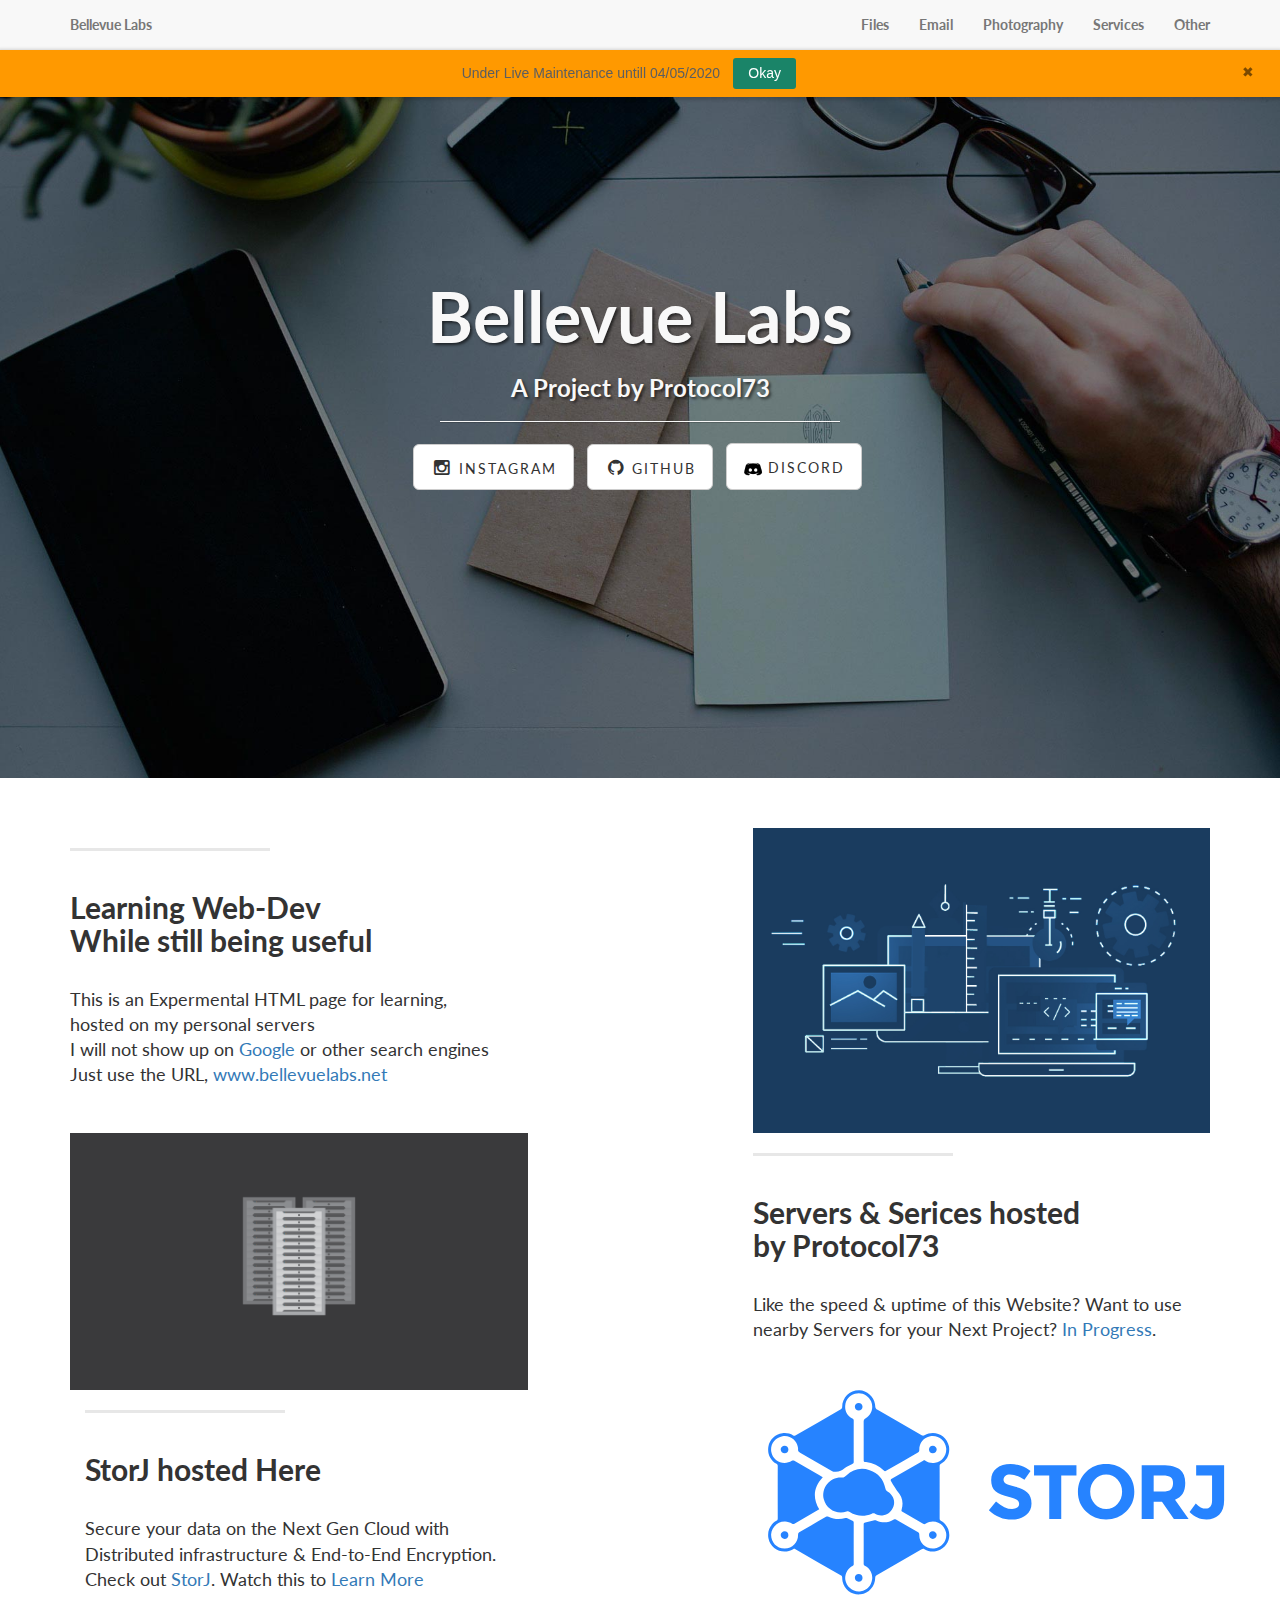
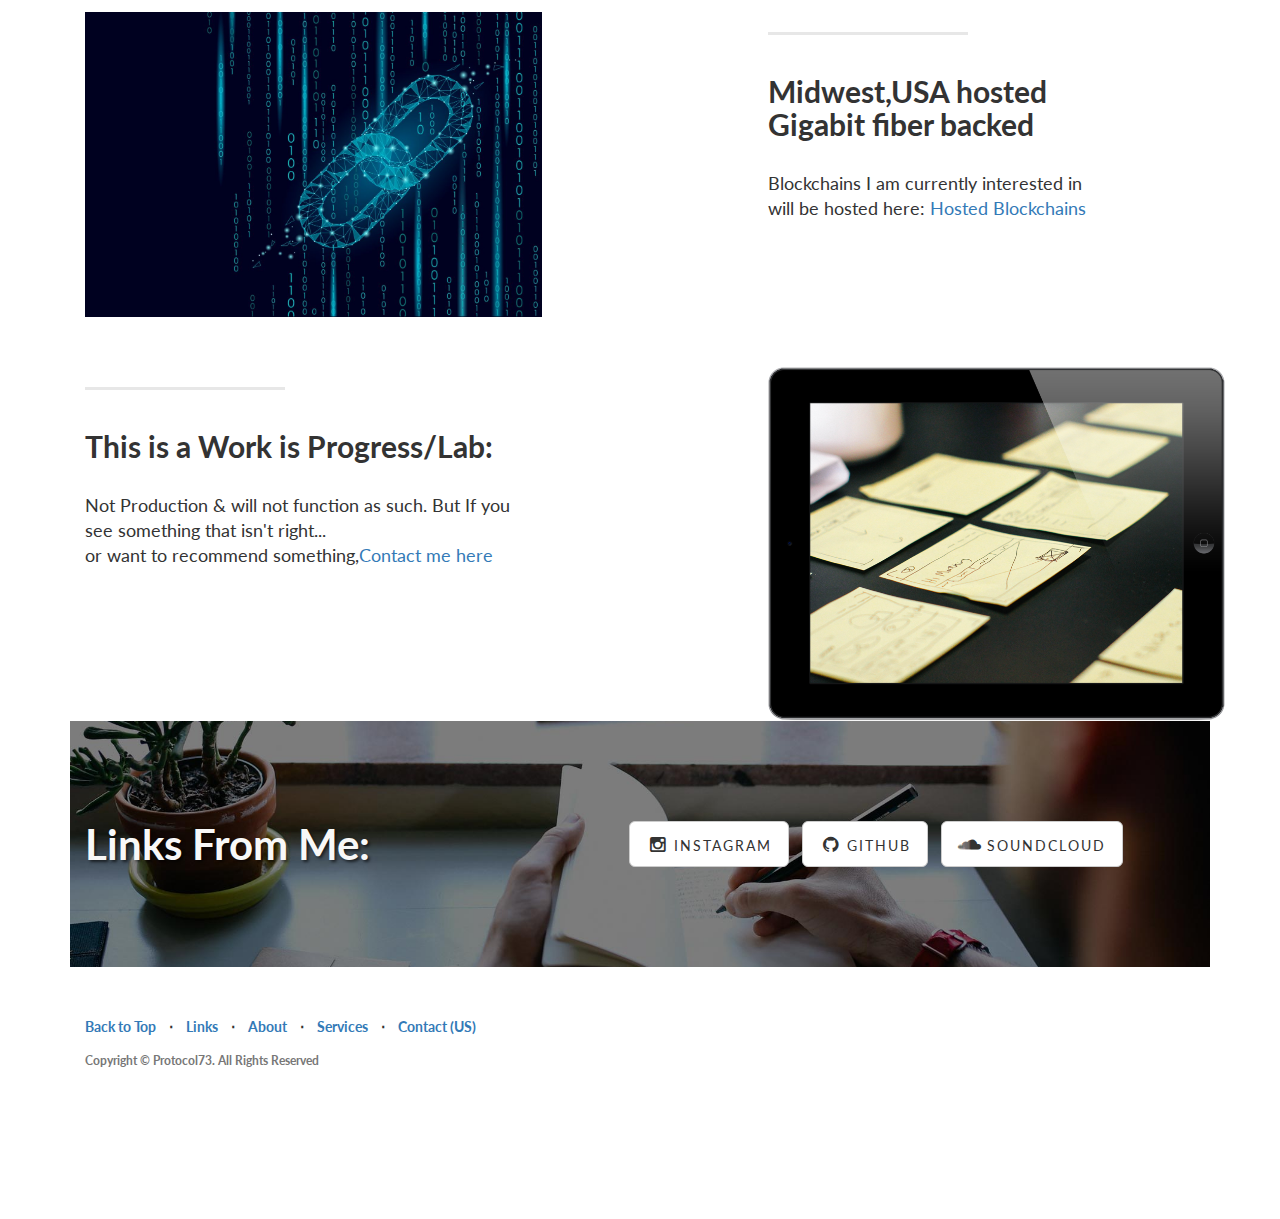
==== public_html/index.html @ 52a3eb04 "Base Site" ====
<!DOCTYPE html>
<head>

    <meta charset="utf-8">
    <meta http-equiv="X-UA-Compatible" content="IE=edge">
    <meta name="viewport" content="width=device-width, initial-scale=1">
    <meta name="description" content="">
    <meta name="author" content="">

    <title>Bellevue Labs</title>

    <!-- Local Server CSS -->
    <link href="css/index.css" rel="stylesheet" type="text/css">

    <!-- Bootstrap Core CSS -->
    <link href="css/bootstrap.min.css" rel="stylesheet">

    <!-- Custom CSS -->
    <link href="css/landing-page.css" rel="stylesheet">

    <!-- Custom Fonts -->
    <link href="font-awesome/css/font-awesome.min.css" rel="stylesheet" type="text/css">
    <link href="https://fonts.googleapis.com/css?family=Lato:300,400,700,300italic,400italic,700italic" rel="stylesheet" type="text/css">

    <!-- HTML5 Shim and Respond.js IE8 support of HTML5 elements and media queries -->
    <!-- WARNING: Respond.js doesn't work if you view the page via file:// -->
    <!--[if lt IE 9]>
        <script src="https://oss.maxcdn.com/libs/html5shiv/3.7.0/html5shiv.js"></script>
        <script src="https://oss.maxcdn.com/libs/respond.js/1.4.2/respond.min.js"></script>
    <![endif]-->

</head>

<body>

<!-- Navigation Bar -->
    <nav class="navbar navbar-default navbar-fixed-top topnav" role="navigation">
        <div class="container topnav">
            <!-- Brand and toggle get grouped for better mobile display -->
            <div class="navbar-header">
                <button type="button" class="navbar-toggle" data-toggle="collapse" data-target="#bs-example-navbar-collapse-1">
                    <span class="sr-only">Toggle navigation</span>
                    <span class="icon-bar"></span>
                    <span class="icon-bar"></span>
                    <span class="icon-bar"></span>
                </button>
                <a class="navbar-brand topnav" href="https://www.bellevuelabs.net">Bellevue Labs</a>
            </div>
            <!-- Collect the nav links, forms, and other content for toggling -->
            <div class="collapse navbar-collapse" id="bs-example-navbar-collapse-1">
                <ul class="nav navbar-nav navbar-right">
                    <li>
                        <a href="https://files.bellevuelabs.net">Files</a>
                    </li>
                    <li>
                        <a href="https://mail.bellevuelabs.net">Email</a>
                    </li>
                    <li>
                        <a href="https://mlaw4321.deviantart.com/gallery/">Photography</a>
                    </li>
                    <li>
                        <a href="/services.html">Services</a>
                    </li>
                    <li>
                        <a href="/other.html">Other</a>
                    </li>
                </ul>
            </div>
        </div>
<!-- -->
<div id="Maintenance-bar" class="regular closable">
    <div class="hb-content-wrapper">
        <div class="hb-text-wrapper">
            <div class="hb-headline-text">
                <p><span>Under Live Maintenance untill 04/05/2020 </span></p>
            </div>
        </div>
        <a href="javascript:void(0);" class="hb-cta hb-cta-button" onclick="$('#Maintenance-bar').fadeOut()">
            <div class="hb-text-holder">
                <p>Okay</p>
            </div>
        </a>
    </div>
    <div class="hb-close-wrapper">
        <a href="javascript:void(0);" class="icon-close">&#10006;</a>
        <a href="javascript:void(0);" class="icon-close" onclick="$('#Maintenance-bar').fadeOut()">&#10006;</a>
    </div>
</div>


    </nav>
<!-- Header -->
    <a name="about"></a>
    <div class="intro-header">
        <div class="container">
           <div class="row">
                <div class="col-lg-12">
                    <div class="intro-message">
                        <h1>Bellevue Labs</h1>
                        <h3>A Project by Protocol73</h3>
                        <hr class="intro-divider">
                        <ul class="list-inline intro-social-buttons">
                            <li>
                                <a href="https://www.instagram.com/protocol73/" class="btn btn-default btn-lg"><i class="fa fa-instagram fa-fw"></i> <span class="network-name">Instagram</span></a>
                            </li>
                            <li>
                                <a href="https://github.com/Protocol73" class="btn btn-default btn-lg"><i class="fa fa-github fa-fw"></i> <span class="network-name">Github</span></a>
                            </li>
                            <li>
                                <a href="https://discord.gg/2DzrnQ2" class="btn btn-default btn-lg"><img src="img/discord.png" height="20" width="20"></img> <span class="network-name">Discord</span></a>
                            </li>
                        </ul>
                    </div>
                </div>
            </div>
        </div>
    </div>    
        

<!-- /.container -->
     <a  name="Web-Dev"></a>
     <div class="content-section-a">

        <div class="container">

            <div class="row">
                <div class="col-lg-5 col-sm-6">
                    <hr class="section-heading-spacer">
                    <div class="clearfix"></div>
                    <h2 class="section-heading">Learning Web-Dev<br>While still being useful</h2>
                    <p class="lead">This is an Expermental HTML page for learning,<br> hosted on my personal servers<br>I will not show up on  <a target="_blank" href="https://www.google.com/">Google </a>or other search engines <br> Just use the URL, <a target="_blank" href="https://www.bellevuelabs.net/">www.bellevuelabs.net</a>
                </div>
                <div class="col-lg-5 col-lg-offset-2 col-sm-6">
                    <img class="img-responsive" src="img/minimal-web-dev-blue.jpg" alt="">
                </div>
            </div>
        </div>

<!-- /.content-section-B-->
 <a  name="services"></a>
    <div class="content-section-storage">
        <div class="container">

            <div class="row">
                <div class="col-lg-5 col-lg-offset-1 col-sm-push-6  col-sm-6">
                    <hr class="section-heading-spacer">
                    <div class="clearfix"></div>
                    <h2 class="section-heading"> Servers & Serices hosted<br>by Protocol73</h2>
                    <p class="lead"> Like the speed & uptime of this Website? Want to use <br> nearby Servers for your Next Project?  <a target="_blank" href="/rent.html">In Progress</a>.</p> 
                   </div>
                <div class="col-lg-5 col-sm-pull-6  col-sm-6">
                    <img class="img-responsive" src="img/minimal-dell-servers-grey.png" alt="">
                </div>
            </div>
<!-- /.content-section-C-->
<a  name="StorJ"></a>
<div class="content-section-StorJ">
 <div class="container">
  <div class="row">
   <div class="col-lg-5 col-sm-6">
    <hr class="section-heading-spacer">
     <div class="clearfix"></div>
      <h2 class="section-heading"> StorJ hosted Here</h2>
       <p class="lead">Secure your data on the Next Gen Cloud with<br> Distributed infrastructure & End-to-End Encryption.<br> Check out <a target="https://storj.io/" href="https://storj.io/">StorJ</a>.  Watch this to  <a target="_blank" href="https://vimeo.com/102119715">Learn More</a> 
       </p>
        </div>
        <div class="col-lg-5 col-lg-offset-2 col-sm-6">
        <img class="img-responsive" src="img/logo-blue.svg" alt="/img/storj.png">
    </div>
  </div>
</div>
 
<!-- /.content-section-D-->
<a  name="Blockchain"></a>
 <div class="content-section-bitcoin">
  <div class="container">
    <div class="row">
      <div class="col-lg-5 col-lg-offset-1 col-sm-push-6  col-sm-6">
         <hr class="section-heading-spacer">
         <div class="clearfix"></div>
         <h2 class="section-heading"> Midwest,USA hosted<br>Gigabit fiber backed</h2>
         <p class="lead"> Blockchains I am currently interested in<br> will be hosted here: <a target="_blank" href="/blockchains.html">Hosted Blockchains</a></p>
       </div>
        <div class="col-lg-5 col-sm-pull-6  col-sm-6">
        <img class="img-responsive" src="img/binary-blockchain.jpeg" alt="">
    </div>
  </div>
</div>

<!-- /.content-section-E-->     
    <a  name="about"></a>
    <div class="content-section-a">
    <div class="container">
    <div class="row">
    <div class="col-lg-5 col-sm-6">
        <hr class="section-heading-spacer">
        <div class="clearfix"></div>
        <h2 class="section-heading">This is a Work is Progress/Lab:</h2>
        <p class="lead">Not Production & will not function as such. But If you see something that isn't right... <br>
        or want to recommend something,<a target="_blank" href="/help.html">Contact me here</a> 
        </p>
    </div>
    <div class="col-lg-5 col-lg-offset-2 col-sm-6">
    <img class="img-responsive" src="img/ipad.png" alt="">
    </div>
  </div>
</div>        


<!-- Webpage Footer --> 


	<a  name="main-footer"></a>
    <div class="banner">
        <div class="container">
            <div class="row">
                <div class="col-lg-5">
                    <h2>Links From Me:</h2>
                </div>
                <div class="col-lg-6">
                    <ul class="list-inline banner-social-buttons">
                        <li>
                            <a href="https://www.instagram.com/protocol73/" class="btn btn-default btn-lg"><i class="fa fa-instagram fa-fw"></i> <span class="network-name">Instagram</span></a>
                        </li>
                        <li>
                            <a href="https://github.com/Protocol73" class="btn btn-default btn-lg"><i class="fa fa-github fa-fw"></i> <span class="network-name">Github</span></a>
                        </li>
                        <li>
                            <a href="https://soundcloud.com/protocol73" class="btn btn-default btn-lg"><i class="fa fa-soundcloud fa-fw"></i> <span class="network-name">SoundCloud</span></a>
                        </li>
                    </ul>
                </div>
            </div>
        </div>

<!-- END Webpage Footer -->

    </div>
    <!-- /.banner -->

    <!-- Footer -->
    <footer>
        <div class="container">
            <div class="row">
                <div class="col-lg-12">
                    <ul class="list-inline">
                        <li>
                            <a href="#">Back to Top</a>
                        </li>
                        <li class="footer-menu-divider">&sdot;</li>
                        <li>
                            <a href="/links.html">Links</a>
                        </li>
                        <li class="footer-menu-divider">&sdot;</li>
                        <li>
                            <a href="/about.html">About</a>
                        </li>
                        <li class="footer-menu-divider">&sdot;</li>
                        <li>
                            <a href="#services">Services</a>
                        </li>
                        <li class="footer-menu-divider">&sdot;</li>
                        <li>
                            <a href="/contact.html">Contact (US)</a>
                        </li>
                    </ul>
                    <p class="copyright text-muted small">Copyright &copy; Protocol73. All Rights Reserved</p>
                </div>
            </div>
        </div>
    </footer>

    <!-- jQuery -->
    <script src="js/jquery.js"></script>

    <!-- Bootstrap Core JavaScript -->
    <script src="js/bootstrap.min.js"></script>

</body>

</html>
---- public_html/css/index.css ----
body{
    margin: 0;
    padding: 0;
    width: 100%;
}
#Maintenance-bar {
    font-family: "Open Sans", sans-serif;
    width: 100%;
    margin: 0;
    height: 30px;
    display: table;
    font-size: 17px;
    font-weight: 400;
    padding: .33em .5em;
    -webkit-font-smoothing: antialiased;
    color: #5c5e60;
    position: fixed;
    background-color:#ff9900;
    box-shadow: 0 1px 3px 2px rgba(0,0,0,0.15);
}
#Maintenance-bar.regular {
    height: 30px;
    font-size: 14px;
    padding: .2em .5em;
}
.hb-content-wrapper {
    text-align: center;
    text-align: center;
    position: relative;
    display: table-cell;
    vertical-align: middle;
}
.hb-content-wrapper p {
    margin-top: 0;
    margin-bottom: 0;
}
.hb-text-wrapper {
    margin-right: .67em;
    display: inline-block;
    line-height: 1.3;
}
.hb-text-wrapper .hb-headline-text {
    font-size: 1em;
    display: inline-block;
    vertical-align: middle;
}
#Maintenance-bar .hb-cta {
    display: inline-block;
    vertical-align: middle;
    margin: 5px 0;
    color: #ffffff;
    background-color: #1a8468;
    border-color: #1a8468
}
.hb-cta-button {
    opacity: 1;
    color: #fff;
    display: block;
    cursor: pointer;
    line-height: 1.5;
    max-width: 22.5em;
    text-align: center;
    position: relative;
    border-radius: 3px;
    white-space: nowrap;
    margin: 1.75em auto 0;
    text-decoration: none;
    padding: 0;
    overflow: hidden;
}
.hb-cta-button .hb-text-holder {
    border-radius: inherit;
    padding: 5px 15px;
}
.hb-close-wrapper {
    display: table-cell;
    width: 1.6em;
}
.hb-close-wrapper .icon-close {
    font-size: 14px;
    top: 15px;
    right: 25px;
    width: 15px;
    height: 15px;
    opacity: .3;
    color: #000;
    cursor: pointer;
    position: absolute;
    text-align: center;
    line-height: 15px;
    z-index: 1000;
    text-decoration: none;
}
---- public_html/css/landing-page.css ----
/*
 * Start Bootstrap - Landing Page (http://startbootstrap.com/)
 * Copyright 2013-2016 Start Bootstrap
 * Licensed under MIT (https://github.com/BlackrockDigital/startbootstrap/blob/gh-pages/LICENSE)
 */

body,
html {
    width: 100%;
    height: 100%;
}
body,
h1,
h2,
h3,
h4,
h5,
h6 {
    font-family: "Lato","Helvetica Neue",Helvetica,Arial,sans-serif;
    font-weight: 700;
}

.topnav {
    font-size: 14px;
    background-image: url("/img/dark-carbonfiber-sqarues.png");
}

.lead {
    font-size: 18px;
    font-weight: 400;
}

.intro-header {
    padding-top: 50px; /* If you're making other pages, make sure there is 50px of padding to make sure the navbar doesn't overlap content! */
    padding-bottom: 50px;
    text-align: center;
    color: #f8f8f8;
    background: url(../img/intro-bg.jpg) no-repeat center center;
    background-size: cover;
}

.intro-message {
    position: relative;
    padding-top: 20%;
    padding-bottom: 20%;
}

.intro-message > h1 {
    margin: 0;
    text-shadow: 2px 2px 3px rgba(0,0,0,0.6);
    font-size: 5em;
}

.intro-divider {
    width: 400px;
    border-top: 1px solid #f8f8f8;
    border-bottom: 1px solid rgba(0,0,0,0.2);
}

.intro-message > h3 {
    text-shadow: 2px 2px 3px rgba(0,0,0,0.6);
}

@media(max-width:767px) {
    .intro-message {
        padding-bottom: 15%;
    }

    .intro-message > h1 {
        font-size: 3em;
    }

    ul.intro-social-buttons > li {
        display: block;
        margin-bottom: 20px;
        padding: 0;
    }

    ul.intro-social-buttons > li:last-child {
        margin-bottom: 0;
    }

    .intro-divider {
        width: 100%;
    }
}

.network-name {
    text-transform: uppercase;
    font-size: 14px;
    font-weight: 400;
    letter-spacing: 2px;
}

.content-section-a {
    padding: 50px 0;
    background-image: url("/img/dark-carbonfiber-sqarues.png");
}

.content-section-b {
    padding: 50px 0;
    border-top: 1px solid #e7e7e7;
    border-bottom: 1px solid #e7e7e7;
}

.section-heading {
    margin-bottom: 30px;
}

.section-heading-spacer {
    float: left;
    width: 200px;
    border-top: 3px solid #e7e7e7;
}

.banner {
    padding: 100px 0;
    color: #f8f8f8;
    background: url(../img/banner-bg.jpg) no-repeat center center;
    background-size: cover;
}

.banner h2 {
    margin: 0;
    text-shadow: 2px 2px 3px rgba(0,0,0,0.6);
    font-size: 3em;
}

.banner ul {
    margin-bottom: 0;
}

.banner-social-buttons {
    float: right;
    margin-top: 0;
}

@media(max-width:1199px) {
    ul.banner-social-buttons {
        float: left;
        margin-top: 15px;
    }
}

@media(max-width:767px) {
    .banner h2 {
        margin: 0;
        text-shadow: 2px 2px 3px rgba(0,0,0,0.6);
        font-size: 3em;
    }

    ul.banner-social-buttons > li {
        display: block;
        margin-bottom: 20px;
        padding: 0;
    }

    ul.banner-social-buttons > li:last-child {
        margin-bottom: 0;
    }
}

footer {
    padding: 50px 0;
    background-image: url("/img/dark-carbonfiber-sqarues.png");
}

p.copyright {
    margin: 15px 0 0;
}
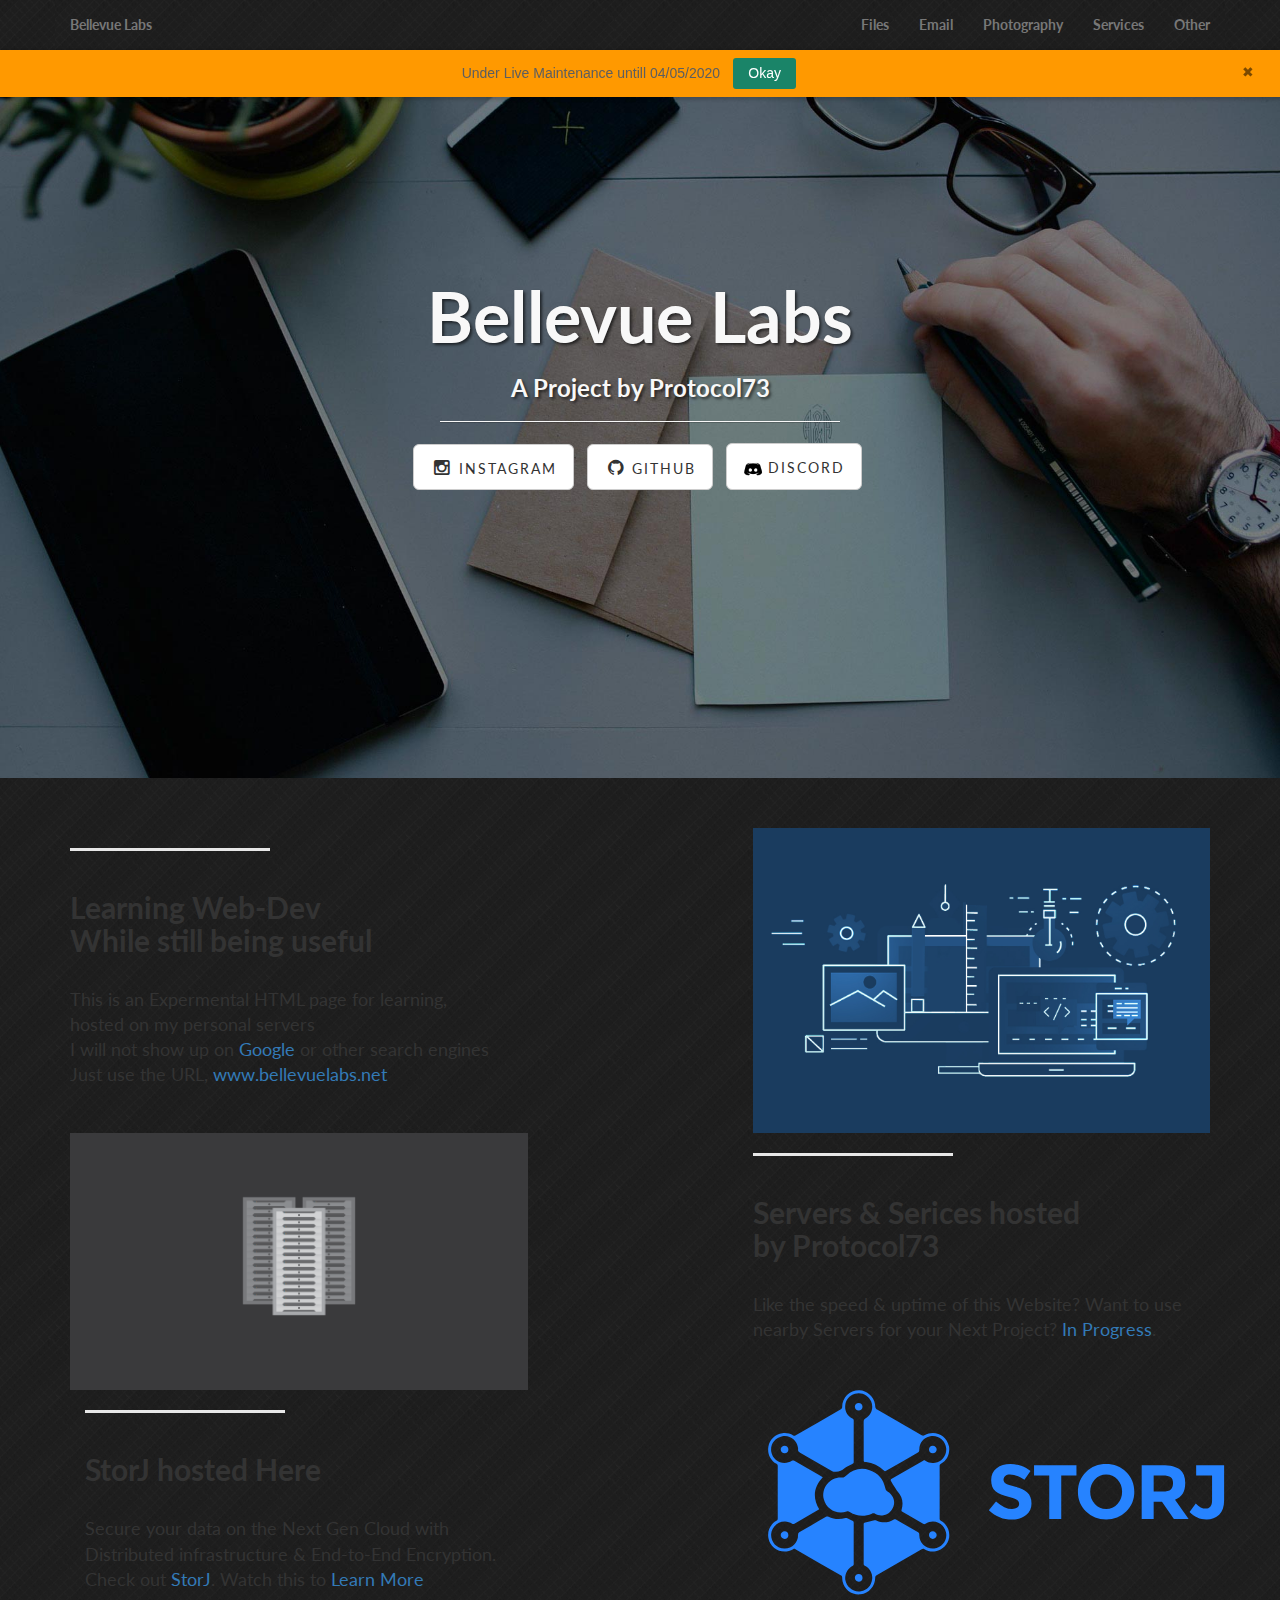
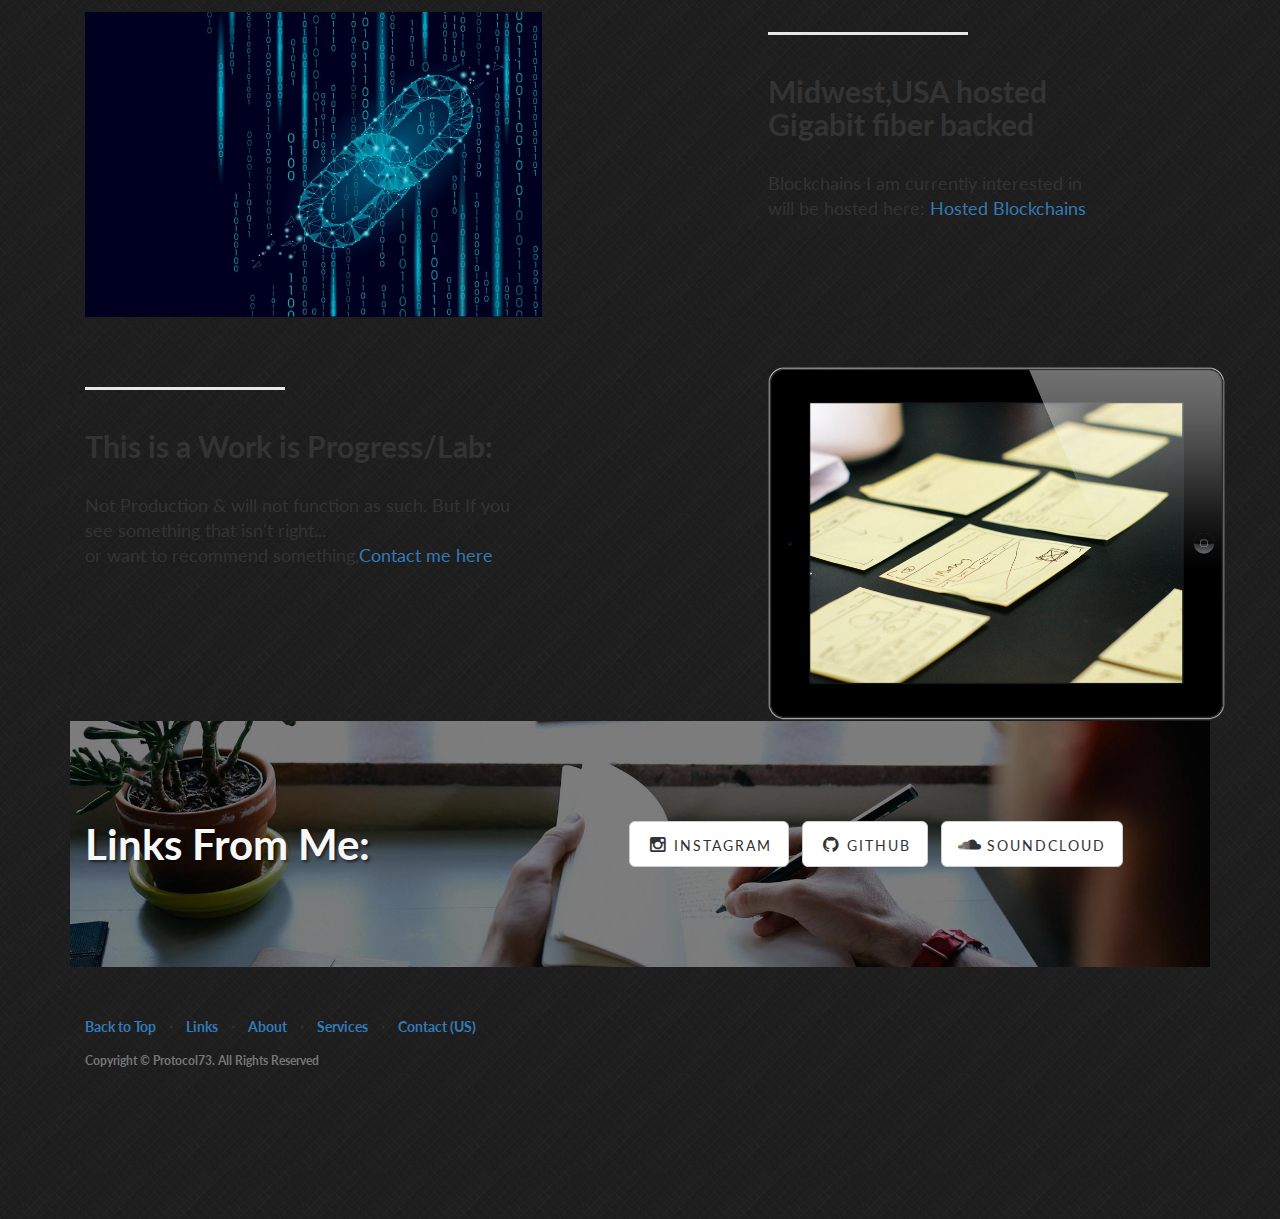
==== commit cc65b99a: "First push after Pinegrow" ====
--- a/public_html/index.html
+++ b/public_html/index.html
@@ -1,39 +1,29 @@
 <!DOCTYPE html>
 <head>
-
     <meta charset="utf-8">
     <meta http-equiv="X-UA-Compatible" content="IE=edge">
     <meta name="viewport" content="width=device-width, initial-scale=1">
     <meta name="description" content="">
     <meta name="author" content="">
-
     <title>Bellevue Labs</title>
-
     <!-- Local Server CSS -->
     <link href="css/index.css" rel="stylesheet" type="text/css">
-
     <!-- Bootstrap Core CSS -->
     <link href="css/bootstrap.min.css" rel="stylesheet">
-
     <!-- Custom CSS -->
     <link href="css/landing-page.css" rel="stylesheet">
-
     <!-- Custom Fonts -->
     <link href="font-awesome/css/font-awesome.min.css" rel="stylesheet" type="text/css">
     <link href="https://fonts.googleapis.com/css?family=Lato:300,400,700,300italic,400italic,700italic" rel="stylesheet" type="text/css">
-
     <!-- HTML5 Shim and Respond.js IE8 support of HTML5 elements and media queries -->
     <!-- WARNING: Respond.js doesn't work if you view the page via file:// -->
     <!--[if lt IE 9]>
         <script src="https://oss.maxcdn.com/libs/html5shiv/3.7.0/html5shiv.js"></script>
         <script src="https://oss.maxcdn.com/libs/respond.js/1.4.2/respond.min.js"></script>
     <![endif]-->
-
 </head>
-
 <body>
-
-<!-- Navigation Bar -->
+    <!-- Navigation Bar -->
     <nav class="navbar navbar-default navbar-fixed-top topnav" role="navigation">
         <div class="container topnav">
             <!-- Brand and toggle get grouped for better mobile display -->
@@ -67,33 +57,29 @@
                 </ul>
             </div>
         </div>
-<!-- -->
-<div id="Maintenance-bar" class="regular closable">
-    <div class="hb-content-wrapper">
-        <div class="hb-text-wrapper">
-            <div class="hb-headline-text">
-                <p><span>Under Live Maintenance untill 04/05/2020 </span></p>
-            </div>
-        </div>
-        <a href="javascript:void(0);" class="hb-cta hb-cta-button" onclick="$('#Maintenance-bar').fadeOut()">
-            <div class="hb-text-holder">
-                <p>Okay</p>
-            </div>
-        </a>
-    </div>
-    <div class="hb-close-wrapper">
-        <a href="javascript:void(0);" class="icon-close">&#10006;</a>
-        <a href="javascript:void(0);" class="icon-close" onclick="$('#Maintenance-bar').fadeOut()">&#10006;</a>
-    </div>
-</div>
-
-
+        <!-- -->
+        <div id="Maintenance-bar" class="regular closable">
+            <div class="hb-content-wrapper">
+                <div class="hb-text-wrapper">
+                    <div class="hb-headline-text">
+                        <p><span>Under Live Maintenance untill 04/05/2020 </span></p>
+                    </div>
+                </div>
+                <a href="javascript:void(0);" class="hb-cta hb-cta-button" onclick="$('#Maintenance-bar').fadeOut()"> <div class="hb-text-holder">
+                        <p>Okay</p>
+                    </div> </a>
+            </div>
+            <div class="hb-close-wrapper">
+                <a href="javascript:void(0);" class="icon-close">&#10006;</a>
+                <a href="javascript:void(0);" class="icon-close" onclick="$('#Maintenance-bar').fadeOut()">&#10006;</a>
+            </div>
+        </div>
     </nav>
-<!-- Header -->
+    <!-- Header -->
     <a name="about"></a>
     <div class="intro-header">
         <div class="container">
-           <div class="row">
+            <div class="row">
                 <div class="col-lg-12">
                     <div class="intro-message">
                         <h1>Bellevue Labs</h1>
@@ -107,175 +93,156 @@
                                 <a href="https://github.com/Protocol73" class="btn btn-default btn-lg"><i class="fa fa-github fa-fw"></i> <span class="network-name">Github</span></a>
                             </li>
                             <li>
-                                <a href="https://discord.gg/2DzrnQ2" class="btn btn-default btn-lg"><img src="img/discord.png" height="20" width="20"></img> <span class="network-name">Discord</span></a>
-                            </li>
-                        </ul>
-                    </div>
-                </div>
-            </div>
-        </div>
-    </div>    
-        
-
+                                <a href="https://discord.gg/2DzrnQ2" class="btn btn-default btn-lg"><img src="img/discord.png" height="20" width="20"></img> 
+                                <span class="network-name">Discord</span>
+                            </a>
+                        </li>
+                    </ul>
+                </div>
+            </div>
+        </div>
+    </div>
+</div> 
 <!-- /.container -->
-     <a  name="Web-Dev"></a>
-     <div class="content-section-a">
-
-        <div class="container">
-
-            <div class="row">
-                <div class="col-lg-5 col-sm-6">
-                    <hr class="section-heading-spacer">
-                    <div class="clearfix"></div>
-                    <h2 class="section-heading">Learning Web-Dev<br>While still being useful</h2>
-                    <p class="lead">This is an Expermental HTML page for learning,<br> hosted on my personal servers<br>I will not show up on  <a target="_blank" href="https://www.google.com/">Google </a>or other search engines <br> Just use the URL, <a target="_blank" href="https://www.bellevuelabs.net/">www.bellevuelabs.net</a>
-                </div>
-                <div class="col-lg-5 col-lg-offset-2 col-sm-6">
-                    <img class="img-responsive" src="img/minimal-web-dev-blue.jpg" alt="">
-                </div>
-            </div>
-        </div>
-
-<!-- /.content-section-B-->
- <a  name="services"></a>
+<a name="Web-Dev"></a>
+<div class="content-section-a">
+    <div class="container">
+        <div class="row">
+            <div class="col-lg-5 col-sm-6">
+                <hr class="section-heading-spacer">
+                <div class="clearfix"></div>
+                <h2 class="section-heading">Learning Web-Dev<br>While still being useful</h2>
+                <p class="lead">This is an Expermental HTML page for learning,<br> hosted on my personal servers<br>I will not show up on  <a target="_blank" href="https://www.google.com/">Google </a>or other search engines <br> Just use the URL, <a target="_blank" href="https://www.bellevuelabs.net/">www.bellevuelabs.net</a> 
+            </div>
+            <div class="col-lg-5 col-lg-offset-2 col-sm-6">
+                <img class="img-responsive" src="img/minimal-web-dev-blue.jpg" alt="">
+            </div>
+        </div>
+    </div>
+    <!-- /.content-section-B-->
+    <a name="services"></a>
     <div class="content-section-storage">
         <div class="container">
-
             <div class="row">
                 <div class="col-lg-5 col-lg-offset-1 col-sm-push-6  col-sm-6">
                     <hr class="section-heading-spacer">
                     <div class="clearfix"></div>
                     <h2 class="section-heading"> Servers & Serices hosted<br>by Protocol73</h2>
                     <p class="lead"> Like the speed & uptime of this Website? Want to use <br> nearby Servers for your Next Project?  <a target="_blank" href="/rent.html">In Progress</a>.</p> 
-                   </div>
+                </div>
                 <div class="col-lg-5 col-sm-pull-6  col-sm-6">
                     <img class="img-responsive" src="img/minimal-dell-servers-grey.png" alt="">
                 </div>
             </div>
-<!-- /.content-section-C-->
-<a  name="StorJ"></a>
-<div class="content-section-StorJ">
- <div class="container">
-  <div class="row">
-   <div class="col-lg-5 col-sm-6">
-    <hr class="section-heading-spacer">
-     <div class="clearfix"></div>
-      <h2 class="section-heading"> StorJ hosted Here</h2>
-       <p class="lead">Secure your data on the Next Gen Cloud with<br> Distributed infrastructure & End-to-End Encryption.<br> Check out <a target="https://storj.io/" href="https://storj.io/">StorJ</a>.  Watch this to  <a target="_blank" href="https://vimeo.com/102119715">Learn More</a> 
-       </p>
-        </div>
-        <div class="col-lg-5 col-lg-offset-2 col-sm-6">
-        <img class="img-responsive" src="img/logo-blue.svg" alt="/img/storj.png">
-    </div>
-  </div>
-</div>
- 
-<!-- /.content-section-D-->
-<a  name="Blockchain"></a>
- <div class="content-section-bitcoin">
-  <div class="container">
-    <div class="row">
-      <div class="col-lg-5 col-lg-offset-1 col-sm-push-6  col-sm-6">
-         <hr class="section-heading-spacer">
-         <div class="clearfix"></div>
-         <h2 class="section-heading"> Midwest,USA hosted<br>Gigabit fiber backed</h2>
-         <p class="lead"> Blockchains I am currently interested in<br> will be hosted here: <a target="_blank" href="/blockchains.html">Hosted Blockchains</a></p>
-       </div>
-        <div class="col-lg-5 col-sm-pull-6  col-sm-6">
-        <img class="img-responsive" src="img/binary-blockchain.jpeg" alt="">
-    </div>
-  </div>
-</div>
-
-<!-- /.content-section-E-->     
-    <a  name="about"></a>
-    <div class="content-section-a">
-    <div class="container">
-    <div class="row">
-    <div class="col-lg-5 col-sm-6">
-        <hr class="section-heading-spacer">
-        <div class="clearfix"></div>
-        <h2 class="section-heading">This is a Work is Progress/Lab:</h2>
-        <p class="lead">Not Production & will not function as such. But If you see something that isn't right... <br>
-        or want to recommend something,<a target="_blank" href="/help.html">Contact me here</a> 
-        </p>
-    </div>
-    <div class="col-lg-5 col-lg-offset-2 col-sm-6">
-    <img class="img-responsive" src="img/ipad.png" alt="">
-    </div>
-  </div>
-</div>        
-
-
-<!-- Webpage Footer --> 
-
-
-	<a  name="main-footer"></a>
-    <div class="banner">
-        <div class="container">
-            <div class="row">
-                <div class="col-lg-5">
-                    <h2>Links From Me:</h2>
-                </div>
-                <div class="col-lg-6">
-                    <ul class="list-inline banner-social-buttons">
-                        <li>
-                            <a href="https://www.instagram.com/protocol73/" class="btn btn-default btn-lg"><i class="fa fa-instagram fa-fw"></i> <span class="network-name">Instagram</span></a>
-                        </li>
-                        <li>
-                            <a href="https://github.com/Protocol73" class="btn btn-default btn-lg"><i class="fa fa-github fa-fw"></i> <span class="network-name">Github</span></a>
-                        </li>
-                        <li>
-                            <a href="https://soundcloud.com/protocol73" class="btn btn-default btn-lg"><i class="fa fa-soundcloud fa-fw"></i> <span class="network-name">SoundCloud</span></a>
-                        </li>
-                    </ul>
-                </div>
-            </div>
-        </div>
-
-<!-- END Webpage Footer -->
-
-    </div>
-    <!-- /.banner -->
-
-    <!-- Footer -->
-    <footer>
-        <div class="container">
-            <div class="row">
-                <div class="col-lg-12">
-                    <ul class="list-inline">
-                        <li>
-                            <a href="#">Back to Top</a>
-                        </li>
-                        <li class="footer-menu-divider">&sdot;</li>
-                        <li>
-                            <a href="/links.html">Links</a>
-                        </li>
-                        <li class="footer-menu-divider">&sdot;</li>
-                        <li>
-                            <a href="/about.html">About</a>
-                        </li>
-                        <li class="footer-menu-divider">&sdot;</li>
-                        <li>
-                            <a href="#services">Services</a>
-                        </li>
-                        <li class="footer-menu-divider">&sdot;</li>
-                        <li>
-                            <a href="/contact.html">Contact (US)</a>
-                        </li>
-                    </ul>
-                    <p class="copyright text-muted small">Copyright &copy; Protocol73. All Rights Reserved</p>
-                </div>
-            </div>
-        </div>
-    </footer>
-
-    <!-- jQuery -->
-    <script src="js/jquery.js"></script>
-
-    <!-- Bootstrap Core JavaScript -->
-    <script src="js/bootstrap.min.js"></script>
-
-</body>
-
-</html>
+            <!-- /.content-section-C-->
+            <a name="StorJ"></a>
+            <div class="content-section-StorJ">
+                <div class="container">
+                    <div class="row">
+                        <div class="col-lg-5 col-sm-6">
+                            <hr class="section-heading-spacer">
+                            <div class="clearfix"></div>
+                            <h2 class="section-heading"> StorJ hosted Here</h2>
+                            <p class="lead">Secure your data on the Next Gen Cloud with<br> Distributed infrastructure & End-to-End Encryption.<br> Check out <a target="https://storj.io/" href="https://storj.io/">StorJ</a>.  Watch this to  <a target="_blank" href="https://vimeo.com/102119715">Learn More</a>  </p>
+                        </div>
+                        <div class="col-lg-5 col-lg-offset-2 col-sm-6">
+                            <img class="img-responsive" src="img/logo-blue.svg" alt="/img/storj.png">
+                        </div>
+                    </div>
+                </div>
+                <!-- /.content-section-D-->
+                <a name="Blockchain"></a>
+                <div class="content-section-bitcoin">
+                    <div class="container">
+                        <div class="row">
+                            <div class="col-lg-5 col-lg-offset-1 col-sm-push-6  col-sm-6">
+                                <hr class="section-heading-spacer">
+                                <div class="clearfix"></div>
+                                <h2 class="section-heading"> Midwest,USA hosted<br>Gigabit fiber backed</h2>
+                                <p class="lead"> Blockchains I am currently interested in<br> will be hosted here: <a target="_blank" href="/blockchains.html">Hosted Blockchains</a></p>
+                            </div>
+                            <div class="col-lg-5 col-sm-pull-6  col-sm-6">
+                                <img class="img-responsive" src="img/binary-blockchain.jpeg" alt="">
+                            </div>
+                        </div>
+                    </div>
+                    <!-- /.content-section-E-->                     
+                    <a name="about"></a>
+                    <div class="content-section-a">
+                        <div class="container">
+                            <div class="row">
+                                <div class="col-lg-5 col-sm-6">
+                                    <hr class="section-heading-spacer">
+                                    <div class="clearfix"></div>
+                                    <h2 class="section-heading">This is a Work is Progress/Lab:</h2>
+                                    <p class="lead">Not Production & will not function as such. But If you see something that isn't right... <br>
+        or want to recommend something,<a target="_blank" href="/help.html">Contact me here</a>  </p>
+                                </div>
+                                <div class="col-lg-5 col-lg-offset-2 col-sm-6">
+                                    <img class="img-responsive" src="img/ipad.png" alt="">
+                                </div>
+                            </div>
+                        </div>                         
+                        <!-- Webpage Footer -->                         
+                        <a name="main-footer"></a>
+                        <div class="banner">
+                            <div class="container">
+                                <div class="row">
+                                    <div class="col-lg-5">
+                                        <h2>Links From Me:</h2>
+                                    </div>
+                                    <div class="col-lg-6">
+                                        <ul class="list-inline banner-social-buttons">
+                                            <li>
+                                                <a href="https://www.instagram.com/protocol73/" class="btn btn-default btn-lg"><i class="fa fa-instagram fa-fw"></i> <span class="network-name">Instagram</span></a>
+                                            </li>
+                                            <li>
+                                                <a href="https://github.com/Protocol73" class="btn btn-default btn-lg"><i class="fa fa-github fa-fw"></i> <span class="network-name">Github</span></a>
+                                            </li>
+                                            <li>
+                                                <a href="https://soundcloud.com/protocol73" class="btn btn-default btn-lg"><i class="fa fa-soundcloud fa-fw"></i> <span class="network-name">SoundCloud</span></a>
+                                            </li>
+                                        </ul>
+                                    </div>
+                                </div>
+                            </div>
+                            <!-- END Webpage Footer -->
+                        </div>
+                        <!-- /.banner -->
+                        <!-- Footer -->
+                        <footer>
+                            <div class="container">
+                                <div class="row">
+                                    <div class="col-lg-12">
+                                        <ul class="list-inline">
+                                            <li>
+                                                <a href="#">Back to Top</a>
+                                            </li>
+                                            <li class="footer-menu-divider">&sdot;</li>
+                                            <li>
+                                                <a href="/links.html">Links</a>
+                                            </li>
+                                            <li class="footer-menu-divider">&sdot;</li>
+                                            <li>
+                                                <a href="/about.html">About</a>
+                                            </li>
+                                            <li class="footer-menu-divider">&sdot;</li>
+                                            <li>
+                                                <a href="#services">Services</a>
+                                            </li>
+                                            <li class="footer-menu-divider">&sdot;</li>
+                                            <li>
+                                                <a href="/contact.html">Contact (US)</a>
+                                            </li>
+                                        </ul>
+                                        <p class="copyright text-muted small">Copyright &copy; Protocol73. All Rights Reserved</p>
+                                    </div>
+                                </div>
+                            </div>
+                        </footer>
+                        <!-- jQuery -->
+                        <script src="js/jquery.js"></script>
+                        <!-- Bootstrap Core JavaScript -->
+                        <script src="js/bootstrap.min.js"></script>
+                    </body>
+                </html>
--- a/public_html/css/landing-page.css
+++ b/public_html/css/landing-page.css
@@ -1,14 +1,12 @@
-/*
- * Start Bootstrap - Landing Page (http://startbootstrap.com/)
+/* * Start Bootstrap - Landing Page (http://startbootstrap.com/)
  * Copyright 2013-2016 Start Bootstrap
- * Licensed under MIT (https://github.com/BlackrockDigital/startbootstrap/blob/gh-pages/LICENSE)
- */
-
+ * Licensed under MIT (https://github.com/BlackrockDigital/startbootstrap/blob/gh-pages/LICENSE) */
 body,
 html {
     width: 100%;
     height: 100%;
 }
+
 body,
 h1,
 h2,
@@ -22,7 +20,7 @@
 
 .topnav {
     font-size: 14px;
-    background-image: url("/img/dark-carbonfiber-sqarues.png");
+    background-image: url("../img/dark-carbonfiber-sqarues.png");
 }
 
 .lead {
@@ -31,7 +29,9 @@
 }
 
 .intro-header {
-    padding-top: 50px; /* If you're making other pages, make sure there is 50px of padding to make sure the navbar doesn't overlap content! */
+    padding-top: 50px;
+
+    /* If you're making other pages, make sure there is 50px of padding to make sure the navbar doesn't overlap content! */
     padding-bottom: 50px;
     text-align: center;
     color: #f8f8f8;
@@ -61,7 +61,7 @@
     text-shadow: 2px 2px 3px rgba(0,0,0,0.6);
 }
 
-@media(max-width:767px) {
+@media (max-width:767px) {
     .intro-message {
         padding-bottom: 15%;
     }
@@ -94,7 +94,7 @@
 
 .content-section-a {
     padding: 50px 0;
-    background-image: url("/img/dark-carbonfiber-sqarues.png");
+    background-image: url("../img/dark-carbonfiber-sqarues.png");
 }
 
 .content-section-b {
@@ -135,14 +135,14 @@
     margin-top: 0;
 }
 
-@media(max-width:1199px) {
+@media (max-width:1199px) {
     ul.banner-social-buttons {
         float: left;
         margin-top: 15px;
     }
 }
 
-@media(max-width:767px) {
+@media (max-width:767px) {
     .banner h2 {
         margin: 0;
         text-shadow: 2px 2px 3px rgba(0,0,0,0.6);
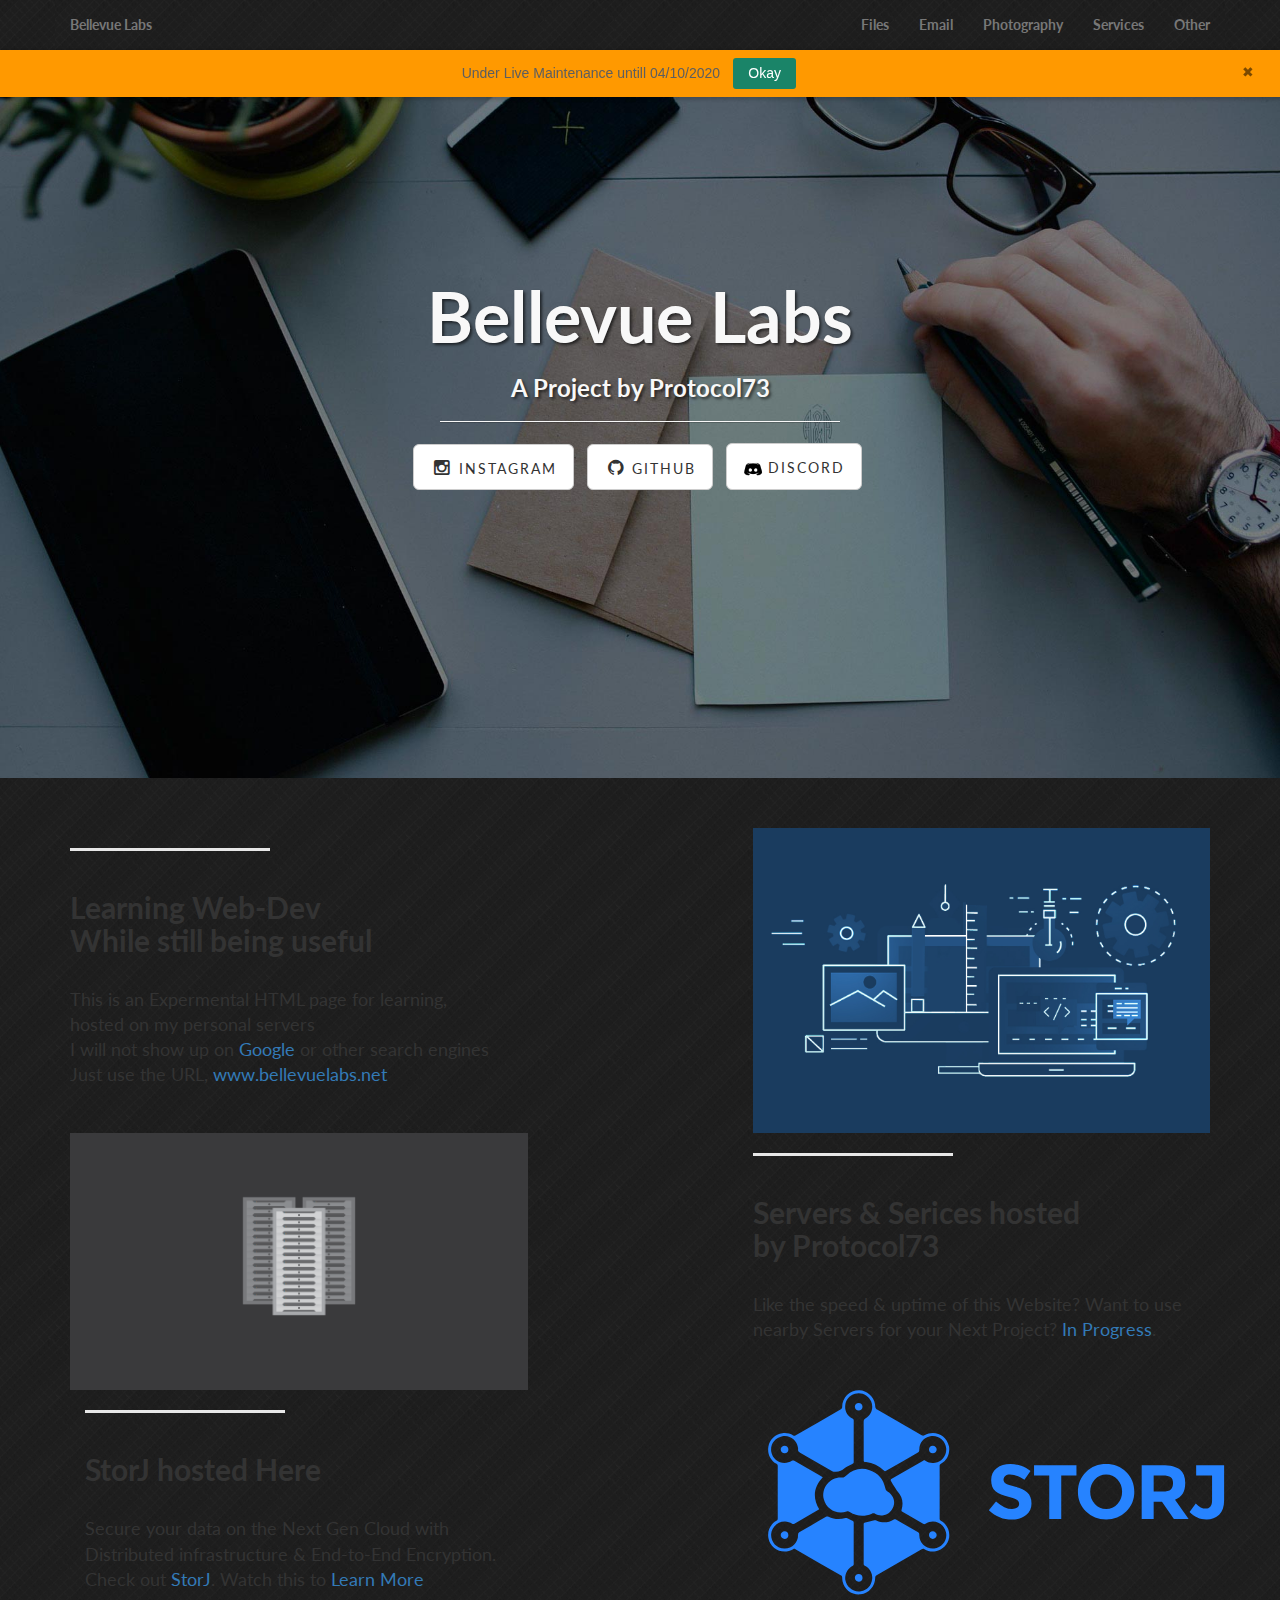
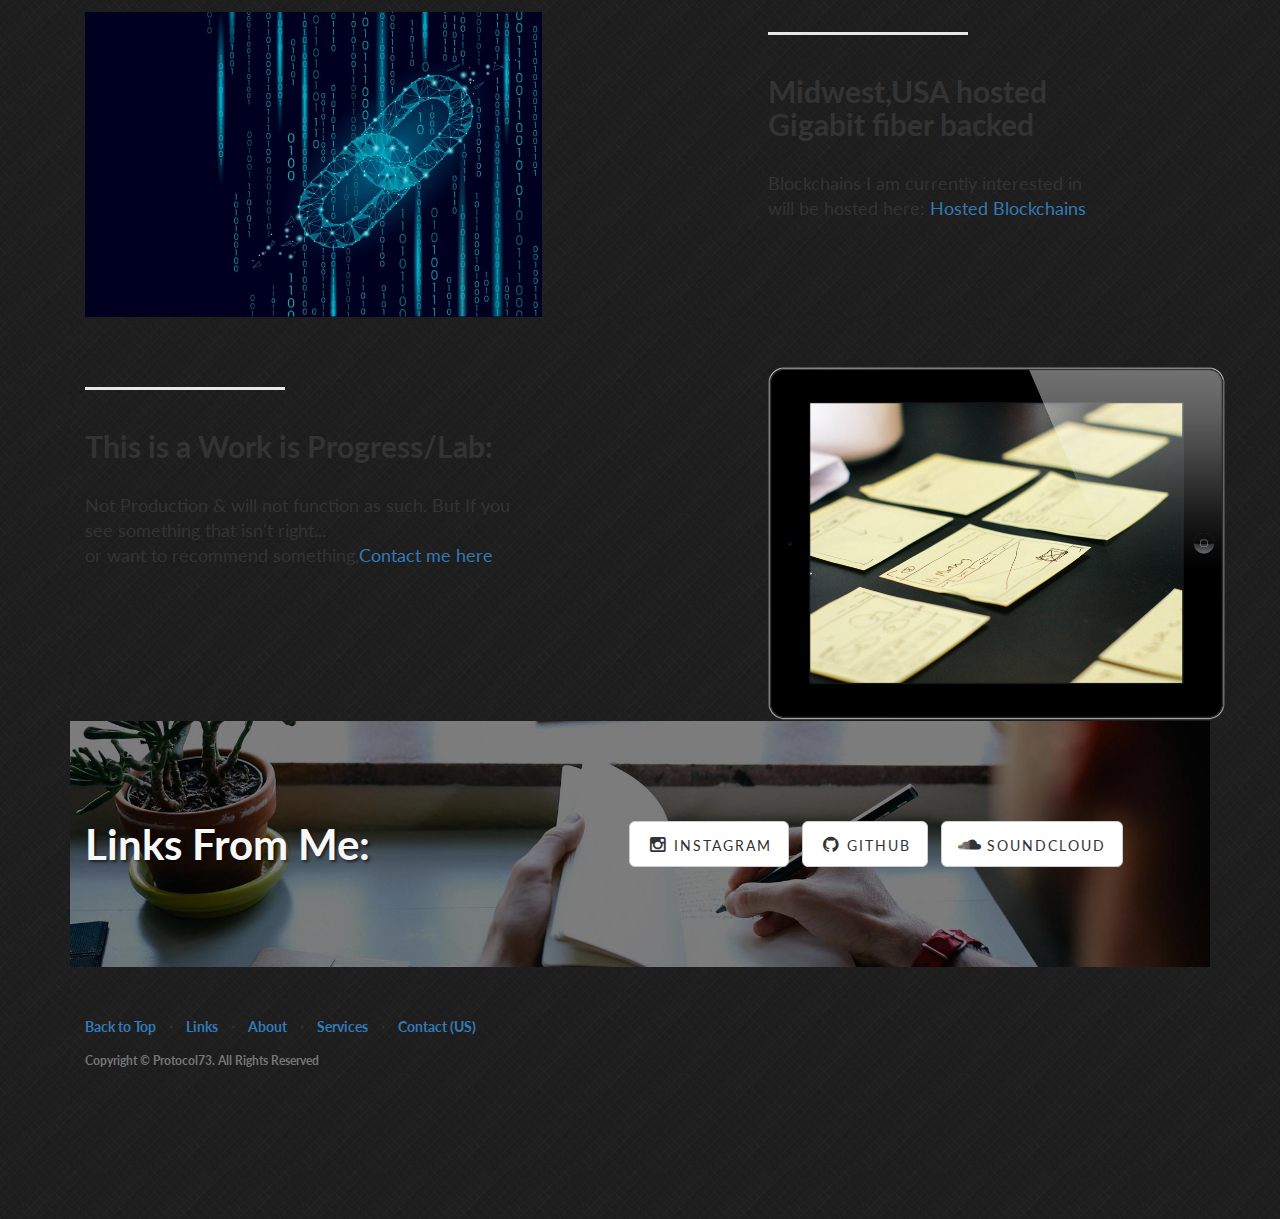
==== commit 69ebc59b: "basic update to other.html" ====
--- a/public_html/index.html
+++ b/public_html/index.html
@@ -59,10 +59,10 @@
         </div>
         <!-- -->
         <div id="Maintenance-bar" class="regular closable">
-            <div class="hb-content-wrapper">
+            <div class="hb-content-wrapper notice">
                 <div class="hb-text-wrapper">
                     <div class="hb-headline-text">
-                        <p><span>Under Live Maintenance untill 04/05/2020 </span></p>
+                        <p><span>Under Live Maintenance untill 04/10/2020</span></p>
                     </div>
                 </div>
                 <a href="javascript:void(0);" class="hb-cta hb-cta-button" onclick="$('#Maintenance-bar').fadeOut()"> <div class="hb-text-holder">
@@ -112,7 +112,7 @@
                 <hr class="section-heading-spacer">
                 <div class="clearfix"></div>
                 <h2 class="section-heading">Learning Web-Dev<br>While still being useful</h2>
-                <p class="lead">This is an Expermental HTML page for learning,<br> hosted on my personal servers<br>I will not show up on  <a target="_blank" href="https://www.google.com/">Google </a>or other search engines <br> Just use the URL, <a target="_blank" href="https://www.bellevuelabs.net/">www.bellevuelabs.net</a> 
+                <p class="lead">This is an Expermental HTML page for learning,<br> hosted on my personal servers<br>I will not show up on  <a target="_blank" href="https://www.google.com/">Google </a>or other search engines <br> Just use the URL, <a target="_blank" href="https://www.bellevuelabs.net/">www.bellevuelabs.net</a>  
             </div>
             <div class="col-lg-5 col-lg-offset-2 col-sm-6">
                 <img class="img-responsive" src="img/minimal-web-dev-blue.jpg" alt="">
@@ -143,7 +143,7 @@
                             <hr class="section-heading-spacer">
                             <div class="clearfix"></div>
                             <h2 class="section-heading"> StorJ hosted Here</h2>
-                            <p class="lead">Secure your data on the Next Gen Cloud with<br> Distributed infrastructure & End-to-End Encryption.<br> Check out <a target="https://storj.io/" href="https://storj.io/">StorJ</a>.  Watch this to  <a target="_blank" href="https://vimeo.com/102119715">Learn More</a>  </p>
+                            <p class="lead">Secure your data on the Next Gen Cloud with<br> Distributed infrastructure & End-to-End Encryption.<br> Check out <a target="https://storj.io/" href="https://storj.io/">StorJ</a>.  Watch this to  <a target="_blank" href="https://vimeo.com/102119715">Learn More</a> </p>
                         </div>
                         <div class="col-lg-5 col-lg-offset-2 col-sm-6">
                             <img class="img-responsive" src="img/logo-blue.svg" alt="/img/storj.png">
@@ -176,7 +176,7 @@
                                     <div class="clearfix"></div>
                                     <h2 class="section-heading">This is a Work is Progress/Lab:</h2>
                                     <p class="lead">Not Production & will not function as such. But If you see something that isn't right... <br>
-        or want to recommend something,<a target="_blank" href="/help.html">Contact me here</a>  </p>
+        or want to recommend something,<a target="_blank" href="/help.html">Contact me here</a> </p>
                                 </div>
                                 <div class="col-lg-5 col-lg-offset-2 col-sm-6">
                                     <img class="img-responsive" src="img/ipad.png" alt="">
--- a/public_html/css/index.css
+++ b/public_html/css/index.css
@@ -1,8 +1,9 @@
-body{
+body {
     margin: 0;
     padding: 0;
     width: 100%;
 }
+
 #Maintenance-bar {
     font-family: "Open Sans", sans-serif;
     width: 100%;
@@ -15,14 +16,16 @@
     -webkit-font-smoothing: antialiased;
     color: #5c5e60;
     position: fixed;
-    background-color:#ff9900;
+    background-color: #ff9900;
     box-shadow: 0 1px 3px 2px rgba(0,0,0,0.15);
 }
+
 #Maintenance-bar.regular {
     height: 30px;
     font-size: 14px;
     padding: .2em .5em;
 }
+
 .hb-content-wrapper {
     text-align: center;
     text-align: center;
@@ -30,28 +33,33 @@
     display: table-cell;
     vertical-align: middle;
 }
+
 .hb-content-wrapper p {
     margin-top: 0;
     margin-bottom: 0;
 }
+
 .hb-text-wrapper {
     margin-right: .67em;
     display: inline-block;
     line-height: 1.3;
 }
+
 .hb-text-wrapper .hb-headline-text {
     font-size: 1em;
     display: inline-block;
     vertical-align: middle;
 }
+
 #Maintenance-bar .hb-cta {
     display: inline-block;
     vertical-align: middle;
     margin: 5px 0;
     color: #ffffff;
     background-color: #1a8468;
-    border-color: #1a8468
+    border-color: #1a8468;
 }
+
 .hb-cta-button {
     opacity: 1;
     color: #fff;
@@ -68,14 +76,17 @@
     padding: 0;
     overflow: hidden;
 }
+
 .hb-cta-button .hb-text-holder {
     border-radius: inherit;
     padding: 5px 15px;
 }
+
 .hb-close-wrapper {
     display: table-cell;
     width: 1.6em;
 }
+
 .hb-close-wrapper .icon-close {
     font-size: 14px;
     top: 15px;
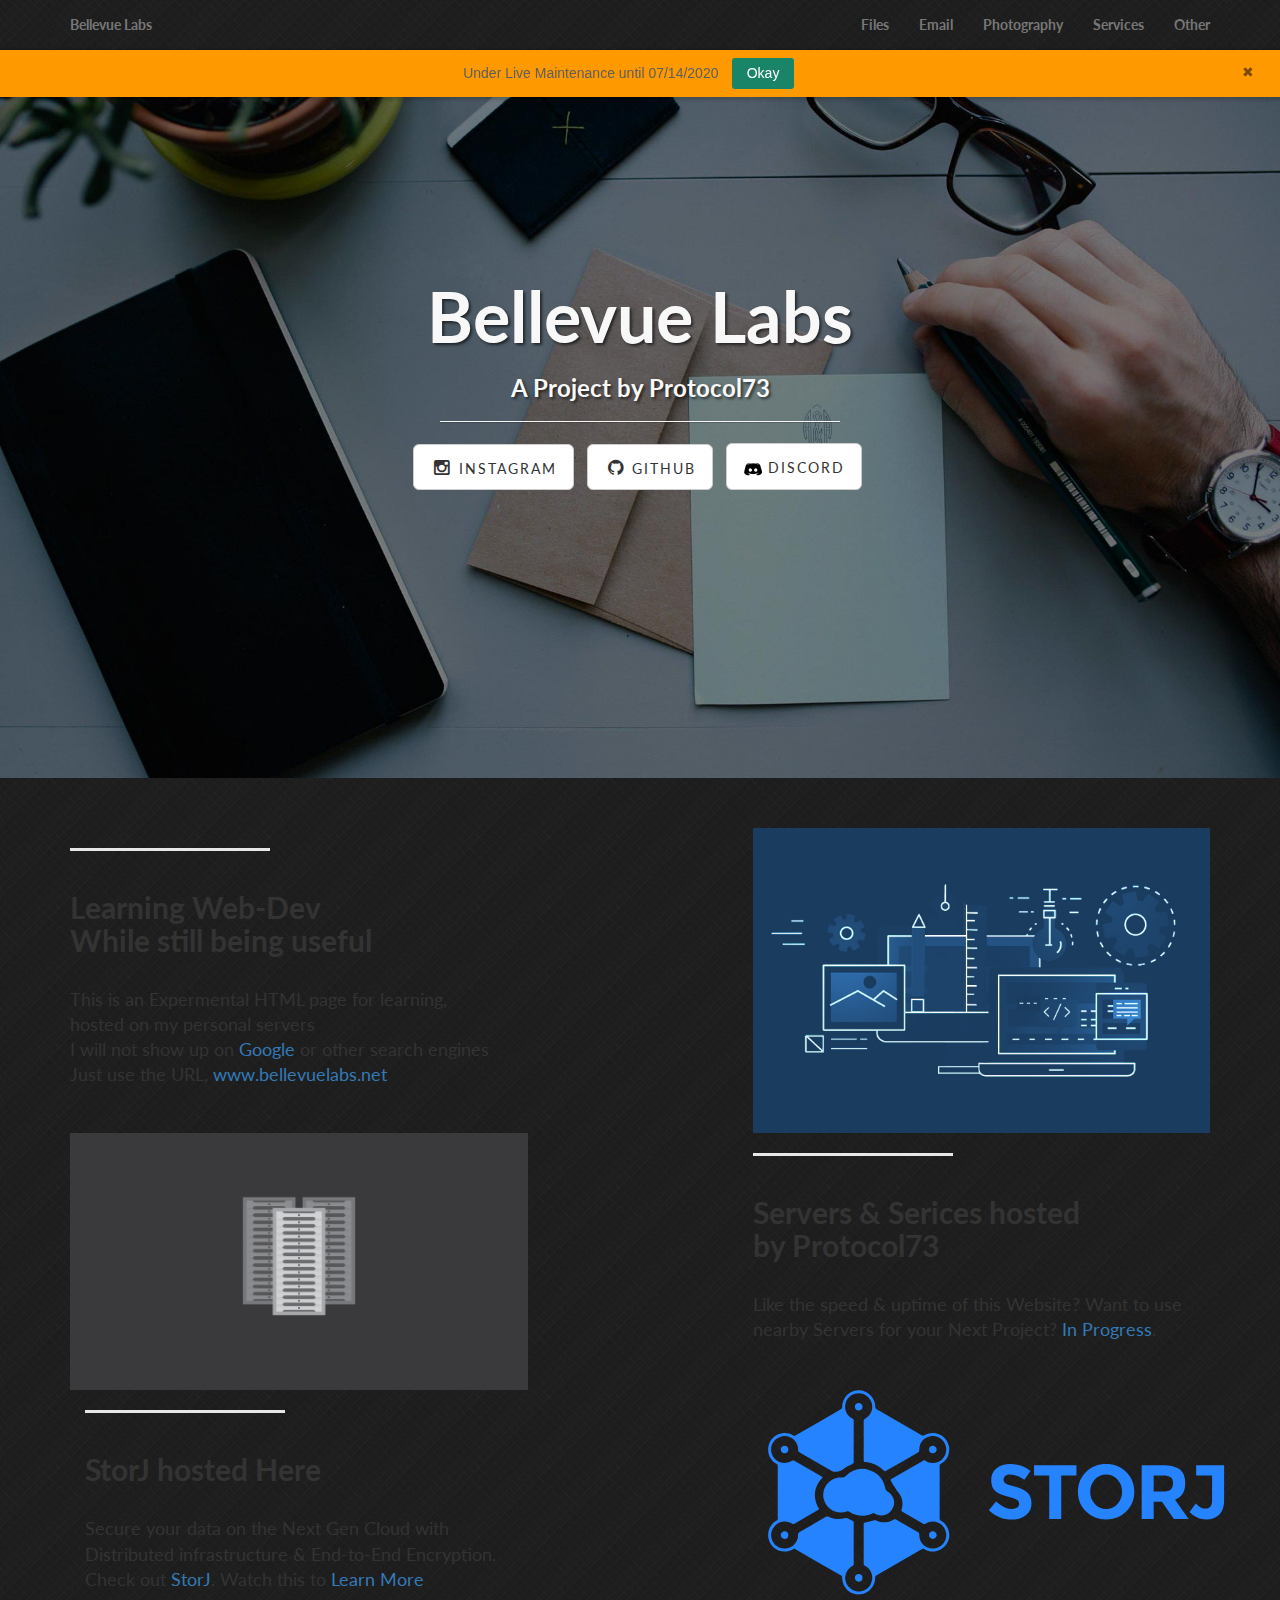
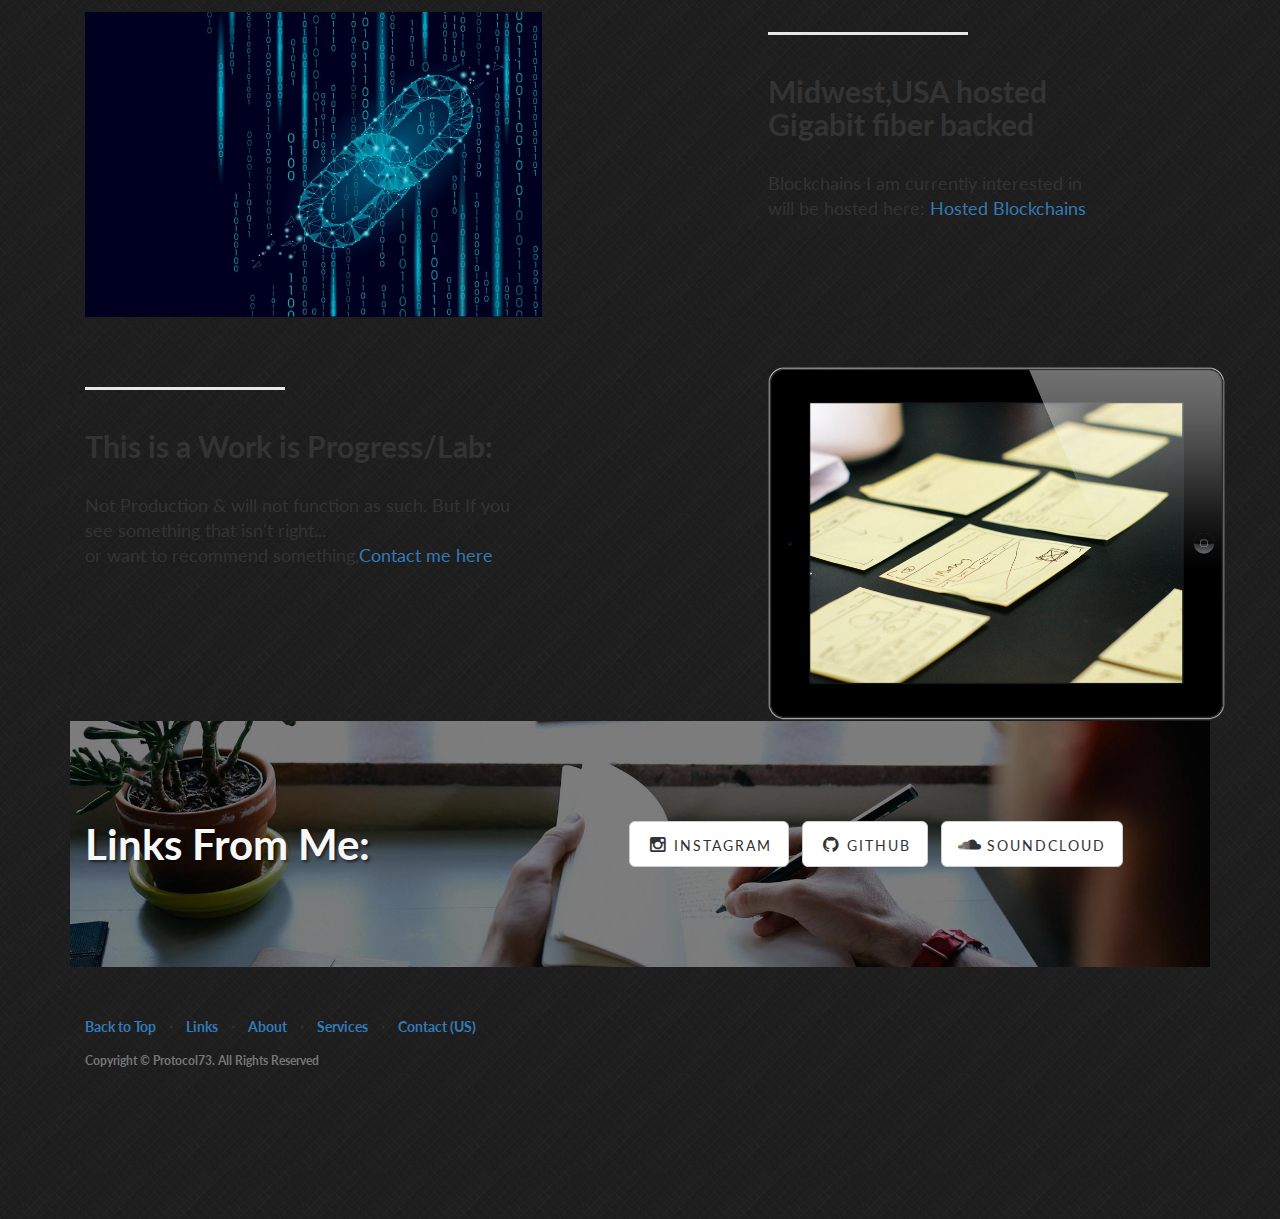
==== commit 92f27e8b: "Still wating on fiber :-(" ====
--- a/public_html/index.html
+++ b/public_html/index.html
@@ -62,7 +62,7 @@
             <div class="hb-content-wrapper notice">
                 <div class="hb-text-wrapper">
                     <div class="hb-headline-text">
-                        <p><span>Under Live Maintenance untill 04/10/2020</span></p>
+                        <p><span>Under Live Maintenance until 07/14/2020</span></p>
                     </div>
                 </div>
                 <a href="javascript:void(0);" class="hb-cta hb-cta-button" onclick="$('#Maintenance-bar').fadeOut()"> <div class="hb-text-holder">
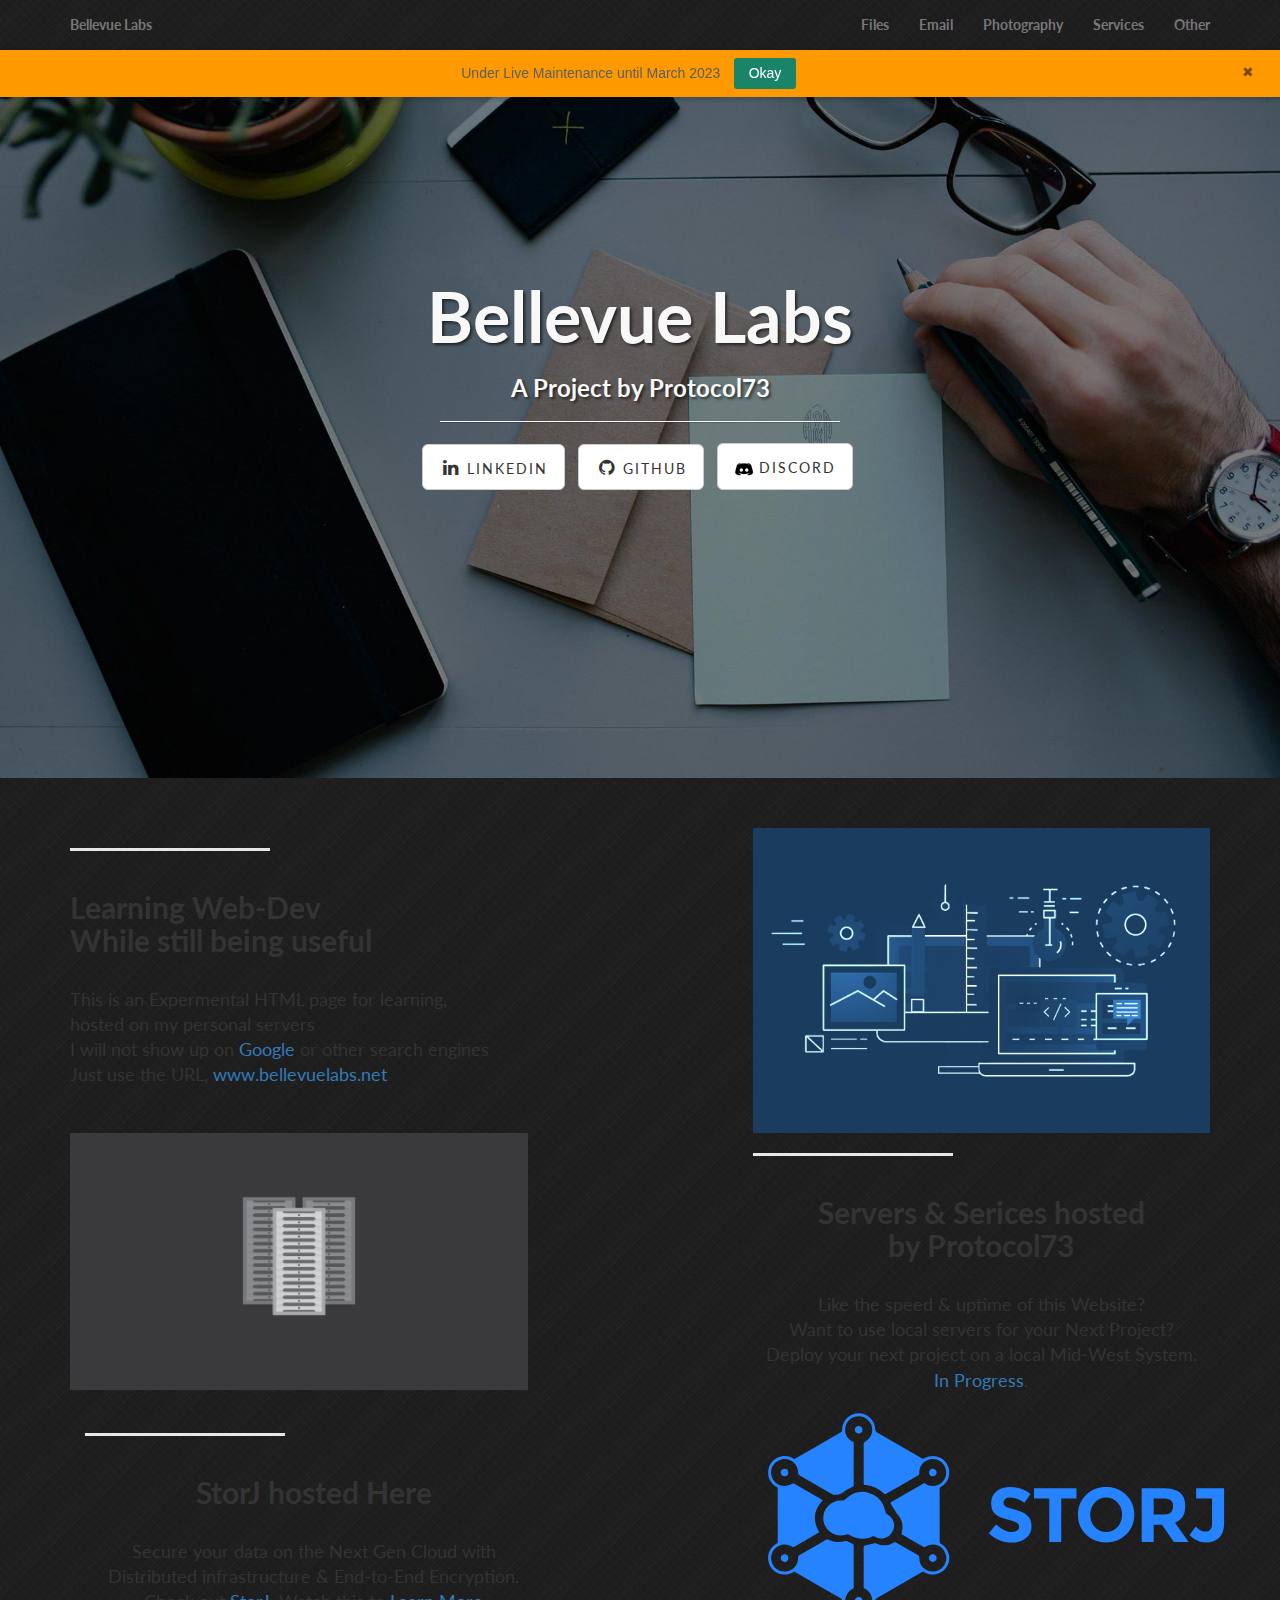
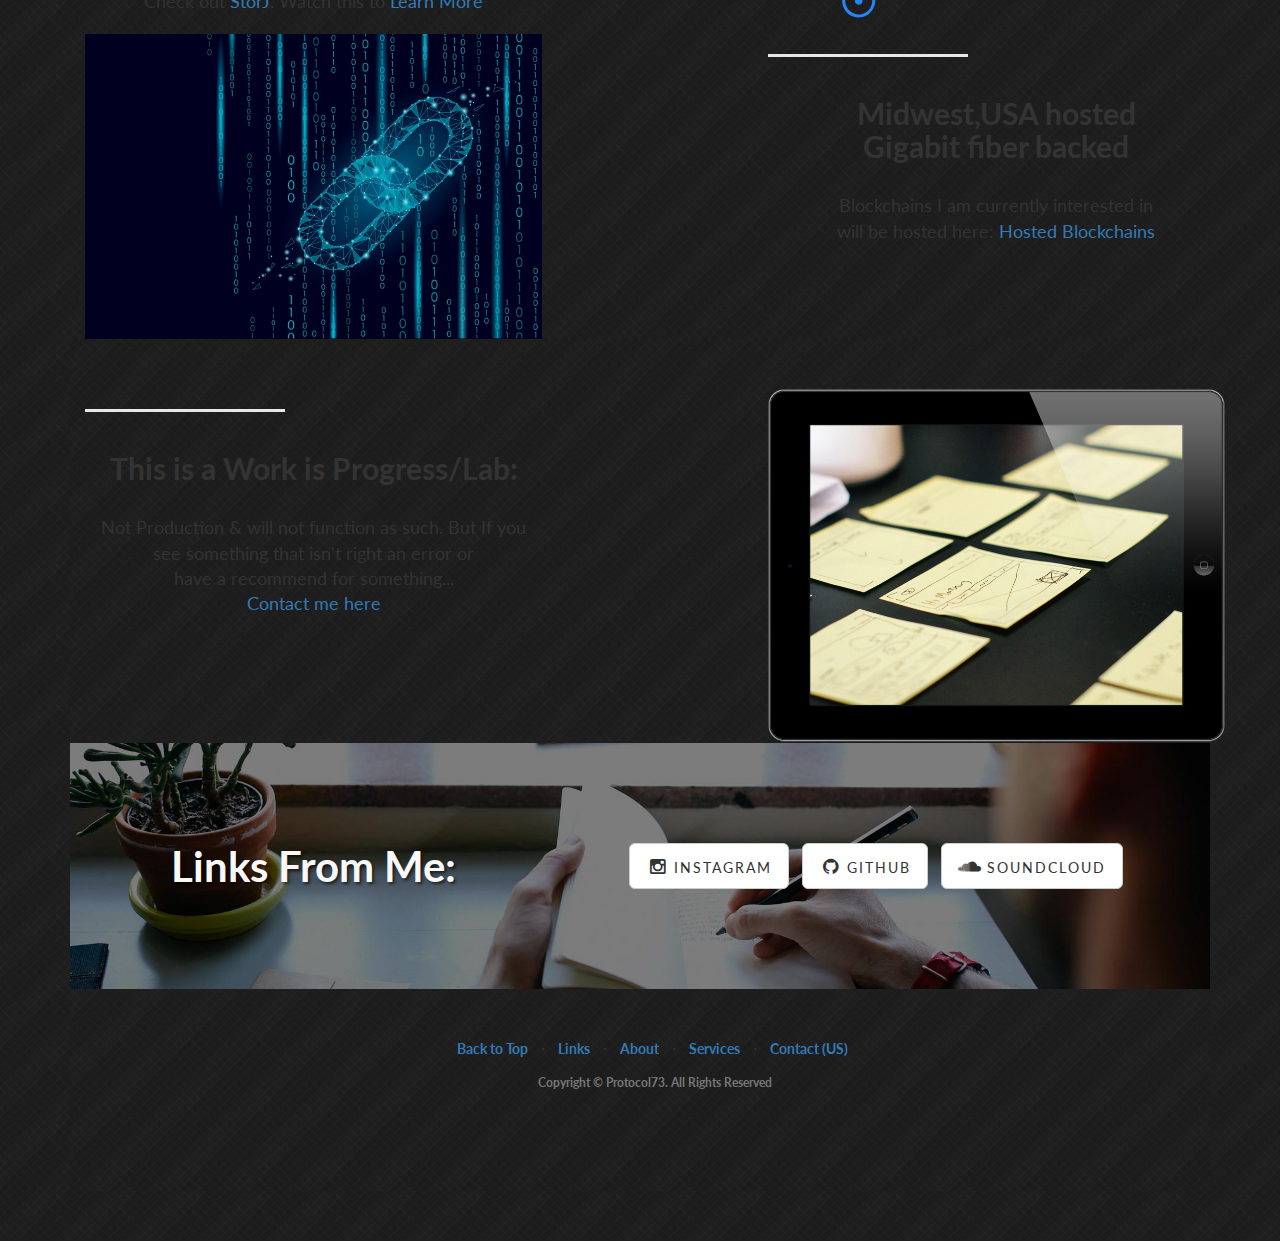
==== commit 2ef8cf87: "2023 First update of March Website" ====
--- a/public_html/index.html
+++ b/public_html/index.html
@@ -62,7 +62,7 @@
             <div class="hb-content-wrapper notice">
                 <div class="hb-text-wrapper">
                     <div class="hb-headline-text">
-                        <p><span>Under Live Maintenance until 07/14/2020</span></p>
+                        <p><span>Under Live Maintenance until March 2023</span></p>
                     </div>
                 </div>
                 <a href="javascript:void(0);" class="hb-cta hb-cta-button" onclick="$('#Maintenance-bar').fadeOut()"> <div class="hb-text-holder">
@@ -87,7 +87,7 @@
                         <hr class="intro-divider">
                         <ul class="list-inline intro-social-buttons">
                             <li>
-                                <a href="https://www.instagram.com/protocol73/" class="btn btn-default btn-lg"><i class="fa fa-instagram fa-fw"></i> <span class="network-name">Instagram</span></a>
+                                <a class="btn btn-default btn-lg" href="https://www.linkedin.com/in/matthew-law-96099a22a/"><i class="fa fa-linkedin fa-fw"></i> <span class="network-name">Linkedin</span></a>
                             </li>
                             <li>
                                 <a href="https://github.com/Protocol73" class="btn btn-default btn-lg"><i class="fa fa-github fa-fw"></i> <span class="network-name">Github</span></a>
@@ -122,13 +122,13 @@
     <!-- /.content-section-B-->
     <a name="services"></a>
     <div class="content-section-storage">
-        <div class="container">
+        <div class="container text-center">
             <div class="row">
                 <div class="col-lg-5 col-lg-offset-1 col-sm-push-6  col-sm-6">
                     <hr class="section-heading-spacer">
                     <div class="clearfix"></div>
                     <h2 class="section-heading"> Servers & Serices hosted<br>by Protocol73</h2>
-                    <p class="lead"> Like the speed & uptime of this Website? Want to use <br> nearby Servers for your Next Project?  <a target="_blank" href="/rent.html">In Progress</a>.</p> 
+                    <p class="lead">Like the speed &amp; uptime of this Website?<br>Want to use local&nbsp;servers for your Next Project?<br>Deploy your next project on a local Mid-West System.<br><a target="_blank" href="/rent.html">In Progress</a>.</p> 
                 </div>
                 <div class="col-lg-5 col-sm-pull-6  col-sm-6">
                     <img class="img-responsive" src="img/minimal-dell-servers-grey.png" alt="">
@@ -175,8 +175,7 @@
                                     <hr class="section-heading-spacer">
                                     <div class="clearfix"></div>
                                     <h2 class="section-heading">This is a Work is Progress/Lab:</h2>
-                                    <p class="lead">Not Production & will not function as such. But If you see something that isn't right... <br>
-        or want to recommend something,<a target="_blank" href="/help.html">Contact me here</a> </p>
+                                    <p class="lead">Not Production &amp; will not function as such. But If you see something that isn&apos;t right an error or <br>have a recommend for something...<br><a target="_blank" href="/help.html">Contact me here</a></p>
                                 </div>
                                 <div class="col-lg-5 col-lg-offset-2 col-sm-6">
                                     <img class="img-responsive" src="img/ipad.png" alt="">
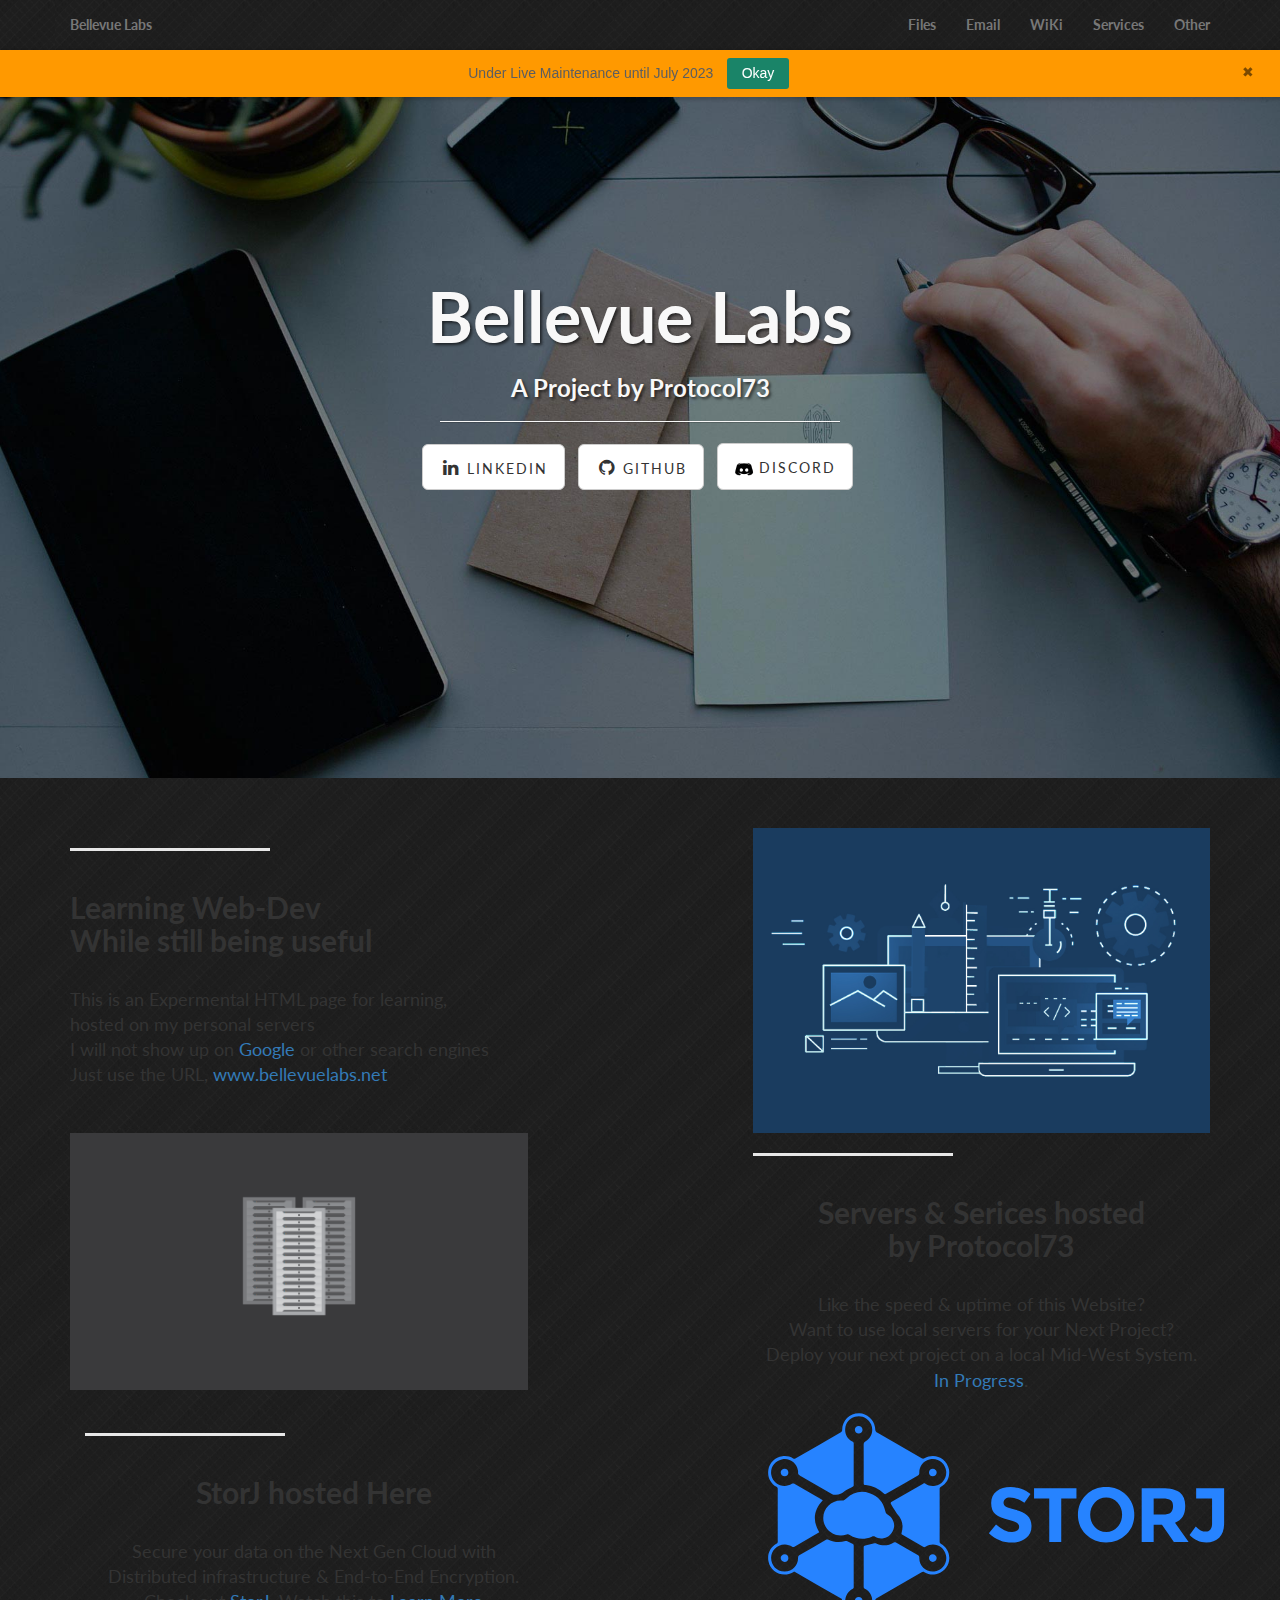
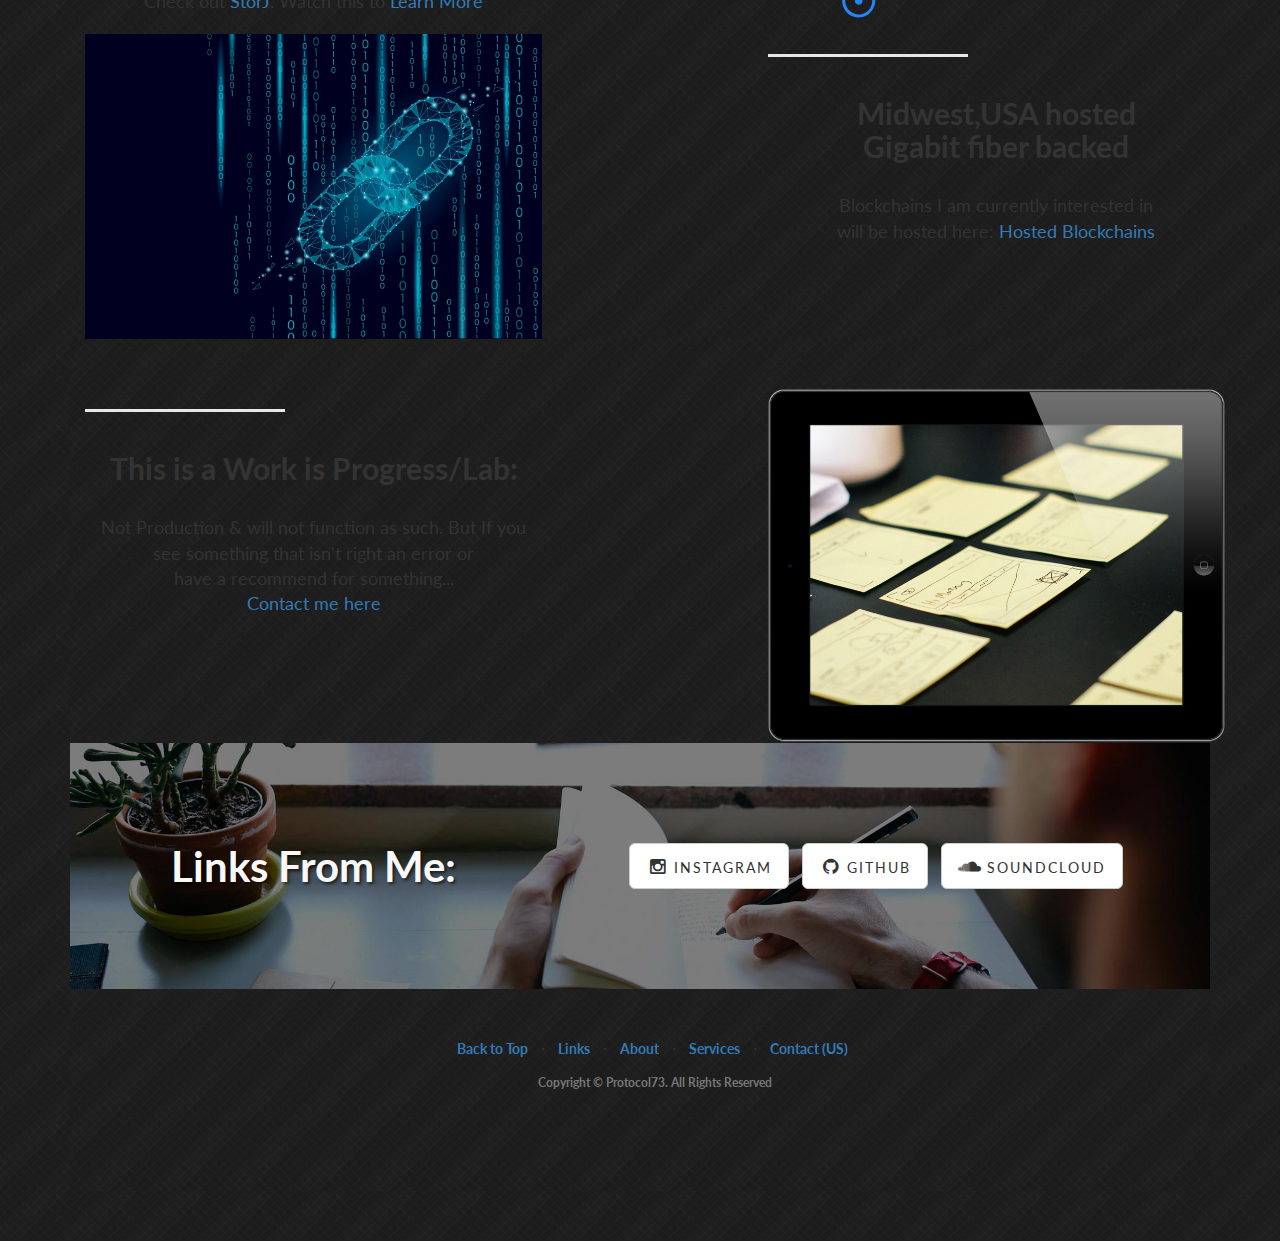
==== commit 9a102178: "Update jquery & change banner date" ====
--- a/public_html/index.html
+++ b/public_html/index.html
@@ -1,247 +1,247 @@
-<!DOCTYPE html>
-<head>
-    <meta charset="utf-8">
-    <meta http-equiv="X-UA-Compatible" content="IE=edge">
-    <meta name="viewport" content="width=device-width, initial-scale=1">
-    <meta name="description" content="">
-    <meta name="author" content="">
-    <title>Bellevue Labs</title>
-    <!-- Local Server CSS -->
-    <link href="css/index.css" rel="stylesheet" type="text/css">
-    <!-- Bootstrap Core CSS -->
-    <link href="css/bootstrap.min.css" rel="stylesheet">
-    <!-- Custom CSS -->
-    <link href="css/landing-page.css" rel="stylesheet">
-    <!-- Custom Fonts -->
-    <link href="font-awesome/css/font-awesome.min.css" rel="stylesheet" type="text/css">
-    <link href="https://fonts.googleapis.com/css?family=Lato:300,400,700,300italic,400italic,700italic" rel="stylesheet" type="text/css">
-    <!-- HTML5 Shim and Respond.js IE8 support of HTML5 elements and media queries -->
-    <!-- WARNING: Respond.js doesn't work if you view the page via file:// -->
+<!DOCTYPE html> 
+<head> 
+    <meta charset="utf-8"> 
+    <meta http-equiv="X-UA-Compatible" content="IE=edge"> 
+    <meta name="viewport" content="width=device-width, initial-scale=1"> 
+    <meta name="description" content=""> 
+    <meta name="author" content=""> 
+    <title>Bellevue Labs</title>     
+    <!-- Local Server CSS -->     
+    <link href="css/index.css" rel="stylesheet" type="text/css"> 
+    <!-- Bootstrap Core CSS -->     
+    <link href="css/bootstrap.min.css" rel="stylesheet"> 
+    <!-- Custom CSS -->     
+    <link href="css/landing-page.css" rel="stylesheet"> 
+    <!-- Custom Fonts -->     
+    <link href="font-awesome/css/font-awesome.min.css" rel="stylesheet" type="text/css"> 
+    <link href="https://fonts.googleapis.com/css?family=Lato:300,400,700,300italic,400italic,700italic" rel="stylesheet" type="text/css"> 
+    <!-- HTML5 Shim and Respond.js IE8 support of HTML5 elements and media queries -->     
+    <!-- WARNING: Respond.js doesn't work if you view the page via file:// -->     
     <!--[if lt IE 9]>
         <script src="https://oss.maxcdn.com/libs/html5shiv/3.7.0/html5shiv.js"></script>
         <script src="https://oss.maxcdn.com/libs/respond.js/1.4.2/respond.min.js"></script>
-    <![endif]-->
-</head>
-<body>
-    <!-- Navigation Bar -->
-    <nav class="navbar navbar-default navbar-fixed-top topnav" role="navigation">
-        <div class="container topnav">
-            <!-- Brand and toggle get grouped for better mobile display -->
-            <div class="navbar-header">
-                <button type="button" class="navbar-toggle" data-toggle="collapse" data-target="#bs-example-navbar-collapse-1">
-                    <span class="sr-only">Toggle navigation</span>
-                    <span class="icon-bar"></span>
-                    <span class="icon-bar"></span>
-                    <span class="icon-bar"></span>
-                </button>
-                <a class="navbar-brand topnav" href="https://www.bellevuelabs.net">Bellevue Labs</a>
-            </div>
-            <!-- Collect the nav links, forms, and other content for toggling -->
-            <div class="collapse navbar-collapse" id="bs-example-navbar-collapse-1">
-                <ul class="nav navbar-nav navbar-right">
-                    <li>
-                        <a href="https://files.bellevuelabs.net">Files</a>
-                    </li>
-                    <li>
-                        <a href="https://mail.bellevuelabs.net">Email</a>
-                    </li>
-                    <li>
-                        <a href="https://mlaw4321.deviantart.com/gallery/">Photography</a>
-                    </li>
-                    <li>
-                        <a href="/services.html">Services</a>
-                    </li>
-                    <li>
-                        <a href="/other.html">Other</a>
-                    </li>
-                </ul>
-            </div>
-        </div>
-        <!-- -->
-        <div id="Maintenance-bar" class="regular closable">
-            <div class="hb-content-wrapper notice">
-                <div class="hb-text-wrapper">
-                    <div class="hb-headline-text">
-                        <p><span>Under Live Maintenance until March 2023</span></p>
-                    </div>
-                </div>
-                <a href="javascript:void(0);" class="hb-cta hb-cta-button" onclick="$('#Maintenance-bar').fadeOut()"> <div class="hb-text-holder">
-                        <p>Okay</p>
-                    </div> </a>
-            </div>
-            <div class="hb-close-wrapper">
-                <a href="javascript:void(0);" class="icon-close">&#10006;</a>
-                <a href="javascript:void(0);" class="icon-close" onclick="$('#Maintenance-bar').fadeOut()">&#10006;</a>
-            </div>
-        </div>
-    </nav>
-    <!-- Header -->
-    <a name="about"></a>
-    <div class="intro-header">
-        <div class="container">
-            <div class="row">
-                <div class="col-lg-12">
-                    <div class="intro-message">
-                        <h1>Bellevue Labs</h1>
-                        <h3>A Project by Protocol73</h3>
-                        <hr class="intro-divider">
-                        <ul class="list-inline intro-social-buttons">
-                            <li>
-                                <a class="btn btn-default btn-lg" href="https://www.linkedin.com/in/matthew-law-96099a22a/"><i class="fa fa-linkedin fa-fw"></i> <span class="network-name">Linkedin</span></a>
-                            </li>
-                            <li>
-                                <a href="https://github.com/Protocol73" class="btn btn-default btn-lg"><i class="fa fa-github fa-fw"></i> <span class="network-name">Github</span></a>
-                            </li>
-                            <li>
+    <![endif]-->     
+</head> 
+<body> 
+    <!-- Navigation Bar -->     
+    <nav class="navbar navbar-default navbar-fixed-top topnav" role="navigation"> 
+        <div class="container topnav"> 
+            <!-- Brand and toggle get grouped for better mobile display -->             
+            <div class="navbar-header"> 
+                <button type="button" class="navbar-toggle" data-toggle="collapse" data-target="#bs-example-navbar-collapse-1"> 
+                    <span class="sr-only">Toggle navigation</span> 
+                    <span class="icon-bar"></span> 
+                    <span class="icon-bar"></span> 
+                    <span class="icon-bar"></span> 
+                </button>                 
+                <a class="navbar-brand topnav" href="https://www.bellevuelabs.net">Bellevue Labs</a> 
+            </div>             
+            <!-- Collect the nav links, forms, and other content for toggling -->             
+            <div class="collapse navbar-collapse" id="bs-example-navbar-collapse-1"> 
+                <ul class="nav navbar-nav navbar-right"> 
+                    <li> 
+                        <a href="https://files.bellevuelabs.net">Files</a> 
+                    </li>                     
+                    <li> 
+                        <a href="https://mail.bellevuelabs.net">Email</a> 
+                    </li>                     
+                    <li> 
+                        <a href="https://wiki.bellevuelabs.net">WiKi</a> 
+                    </li>                     
+                    <li> 
+                        <a href="/services.html">Services</a> 
+                    </li>                     
+                    <li> 
+                        <a href="/other.html">Other</a> 
+                    </li>                     
+                </ul>                 
+            </div>             
+        </div>         
+        <!-- -->         
+        <div id="Maintenance-bar" class="regular closable"> 
+            <div class="hb-content-wrapper notice"> 
+                <div class="hb-text-wrapper"> 
+                    <div class="hb-headline-text"> 
+                        <p><span>Under Live Maintenance until July 2023</span></p> 
+                    </div>                     
+                </div>                 
+                <a href="javascript:void(0);" class="hb-cta hb-cta-button" onclick="$('#Maintenance-bar').fadeOut()"> <div class="hb-text-holder"> 
+                        <p>Okay</p> 
+                    </div> </a> 
+            </div>             
+            <div class="hb-close-wrapper"> 
+                <a href="javascript:void(0);" class="icon-close">&#10006;</a> 
+                <a href="javascript:void(0);" class="icon-close" onclick="$('#Maintenance-bar').fadeOut()">&#10006;</a> 
+            </div>             
+        </div>         
+    </nav>     
+    <!-- Header -->     
+    <a name="about"></a> 
+    <div class="intro-header"> 
+        <div class="container"> 
+            <div class="row"> 
+                <div class="col-lg-12"> 
+                    <div class="intro-message"> 
+                        <h1>Bellevue Labs</h1> 
+                        <h3>A Project by Protocol73</h3> 
+                        <hr class="intro-divider"> 
+                        <ul class="list-inline intro-social-buttons"> 
+                            <li> 
+                                <a class="btn btn-default btn-lg" href="https://www.linkedin.com/in/matthew-law-96099a22a/"><i class="fa fa-linkedin fa-fw"></i> <span class="network-name">Linkedin</span></a> 
+                            </li>                             
+                            <li> 
+                                <a href="https://github.com/Protocol73" class="btn btn-default btn-lg"><i class="fa fa-github fa-fw"></i> <span class="network-name">Github</span></a> 
+                            </li>                             
+                            <li> 
                                 <a href="https://discord.gg/2DzrnQ2" class="btn btn-default btn-lg"><img src="img/discord.png" height="20" width="20"></img> 
-                                <span class="network-name">Discord</span>
-                            </a>
-                        </li>
-                    </ul>
-                </div>
-            </div>
-        </div>
-    </div>
+                                <span class="network-name">Discord</span> 
+                            </a>                             
+                        </li>                         
+                    </ul>                     
+                </div>                 
+            </div>             
+        </div>         
+    </div>     
 </div> 
-<!-- /.container -->
-<a name="Web-Dev"></a>
-<div class="content-section-a">
-    <div class="container">
-        <div class="row">
-            <div class="col-lg-5 col-sm-6">
-                <hr class="section-heading-spacer">
-                <div class="clearfix"></div>
-                <h2 class="section-heading">Learning Web-Dev<br>While still being useful</h2>
+<!-- /.container --> 
+<a name="Web-Dev"></a> 
+<div class="content-section-a"> 
+    <div class="container"> 
+        <div class="row"> 
+            <div class="col-lg-5 col-sm-6"> 
+                <hr class="section-heading-spacer"> 
+                <div class="clearfix"></div>                 
+                <h2 class="section-heading">Learning Web-Dev<br>While still being useful</h2> 
                 <p class="lead">This is an Expermental HTML page for learning,<br> hosted on my personal servers<br>I will not show up on  <a target="_blank" href="https://www.google.com/">Google </a>or other search engines <br> Just use the URL, <a target="_blank" href="https://www.bellevuelabs.net/">www.bellevuelabs.net</a>  
-            </div>
-            <div class="col-lg-5 col-lg-offset-2 col-sm-6">
-                <img class="img-responsive" src="img/minimal-web-dev-blue.jpg" alt="">
-            </div>
-        </div>
-    </div>
-    <!-- /.content-section-B-->
-    <a name="services"></a>
-    <div class="content-section-storage">
-        <div class="container text-center">
-            <div class="row">
-                <div class="col-lg-5 col-lg-offset-1 col-sm-push-6  col-sm-6">
-                    <hr class="section-heading-spacer">
-                    <div class="clearfix"></div>
-                    <h2 class="section-heading"> Servers & Serices hosted<br>by Protocol73</h2>
+            </div>             
+            <div class="col-lg-5 col-lg-offset-2 col-sm-6"> 
+                <img class="img-responsive" src="img/minimal-web-dev-blue.jpg" alt=""> 
+            </div>             
+        </div>         
+    </div>     
+    <!-- /.content-section-B-->     
+    <a name="services"></a> 
+    <div class="content-section-storage"> 
+        <div class="container text-center"> 
+            <div class="row"> 
+                <div class="col-lg-5 col-lg-offset-1 col-sm-push-6  col-sm-6"> 
+                    <hr class="section-heading-spacer"> 
+                    <div class="clearfix"></div>                     
+                    <h2 class="section-heading"> Servers & Serices hosted<br>by Protocol73</h2> 
                     <p class="lead">Like the speed &amp; uptime of this Website?<br>Want to use local&nbsp;servers for your Next Project?<br>Deploy your next project on a local Mid-West System.<br><a target="_blank" href="/rent.html">In Progress</a>.</p> 
-                </div>
-                <div class="col-lg-5 col-sm-pull-6  col-sm-6">
-                    <img class="img-responsive" src="img/minimal-dell-servers-grey.png" alt="">
-                </div>
-            </div>
-            <!-- /.content-section-C-->
-            <a name="StorJ"></a>
-            <div class="content-section-StorJ">
-                <div class="container">
-                    <div class="row">
-                        <div class="col-lg-5 col-sm-6">
-                            <hr class="section-heading-spacer">
-                            <div class="clearfix"></div>
-                            <h2 class="section-heading"> StorJ hosted Here</h2>
-                            <p class="lead">Secure your data on the Next Gen Cloud with<br> Distributed infrastructure & End-to-End Encryption.<br> Check out <a target="https://storj.io/" href="https://storj.io/">StorJ</a>.  Watch this to  <a target="_blank" href="https://vimeo.com/102119715">Learn More</a> </p>
-                        </div>
-                        <div class="col-lg-5 col-lg-offset-2 col-sm-6">
-                            <img class="img-responsive" src="img/logo-blue.svg" alt="/img/storj.png">
-                        </div>
-                    </div>
-                </div>
-                <!-- /.content-section-D-->
-                <a name="Blockchain"></a>
-                <div class="content-section-bitcoin">
-                    <div class="container">
-                        <div class="row">
-                            <div class="col-lg-5 col-lg-offset-1 col-sm-push-6  col-sm-6">
-                                <hr class="section-heading-spacer">
-                                <div class="clearfix"></div>
-                                <h2 class="section-heading"> Midwest,USA hosted<br>Gigabit fiber backed</h2>
-                                <p class="lead"> Blockchains I am currently interested in<br> will be hosted here: <a target="_blank" href="/blockchains.html">Hosted Blockchains</a></p>
-                            </div>
-                            <div class="col-lg-5 col-sm-pull-6  col-sm-6">
-                                <img class="img-responsive" src="img/binary-blockchain.jpeg" alt="">
-                            </div>
-                        </div>
-                    </div>
+                </div>                 
+                <div class="col-lg-5 col-sm-pull-6  col-sm-6"> 
+                    <img class="img-responsive" src="img/minimal-dell-servers-grey.png" alt=""> 
+                </div>                 
+            </div>             
+            <!-- /.content-section-C-->             
+            <a name="StorJ"></a> 
+            <div class="content-section-StorJ"> 
+                <div class="container"> 
+                    <div class="row"> 
+                        <div class="col-lg-5 col-sm-6"> 
+                            <hr class="section-heading-spacer"> 
+                            <div class="clearfix"></div>                             
+                            <h2 class="section-heading"> StorJ hosted Here</h2> 
+                            <p class="lead">Secure your data on the Next Gen Cloud with<br> Distributed infrastructure & End-to-End Encryption.<br> Check out <a target="https://storj.io/" href="https://storj.io/">StorJ</a>.  Watch this to  <a target="_blank" href="https://vimeo.com/102119715">Learn More</a> </p> 
+                        </div>                         
+                        <div class="col-lg-5 col-lg-offset-2 col-sm-6"> 
+                            <img class="img-responsive" src="img/logo-blue.svg" alt="/img/storj.png"> 
+                        </div>                         
+                    </div>                     
+                </div>                 
+                <!-- /.content-section-D-->                 
+                <a name="Blockchain"></a> 
+                <div class="content-section-bitcoin"> 
+                    <div class="container"> 
+                        <div class="row"> 
+                            <div class="col-lg-5 col-lg-offset-1 col-sm-push-6  col-sm-6"> 
+                                <hr class="section-heading-spacer"> 
+                                <div class="clearfix"></div>                                 
+                                <h2 class="section-heading"> Midwest,USA hosted<br>Gigabit fiber backed</h2> 
+                                <p class="lead"> Blockchains I am currently interested in<br> will be hosted here: <a target="_blank" href="/blockchains.html">Hosted Blockchains</a></p> 
+                            </div>                             
+                            <div class="col-lg-5 col-sm-pull-6  col-sm-6"> 
+                                <img class="img-responsive" src="img/binary-blockchain.jpeg" alt=""> 
+                            </div>                             
+                        </div>                         
+                    </div>                     
                     <!-- /.content-section-E-->                     
-                    <a name="about"></a>
-                    <div class="content-section-a">
-                        <div class="container">
-                            <div class="row">
-                                <div class="col-lg-5 col-sm-6">
-                                    <hr class="section-heading-spacer">
-                                    <div class="clearfix"></div>
-                                    <h2 class="section-heading">This is a Work is Progress/Lab:</h2>
-                                    <p class="lead">Not Production &amp; will not function as such. But If you see something that isn&apos;t right an error or <br>have a recommend for something...<br><a target="_blank" href="/help.html">Contact me here</a></p>
-                                </div>
-                                <div class="col-lg-5 col-lg-offset-2 col-sm-6">
-                                    <img class="img-responsive" src="img/ipad.png" alt="">
-                                </div>
-                            </div>
+                    <a name="about"></a> 
+                    <div class="content-section-a"> 
+                        <div class="container"> 
+                            <div class="row"> 
+                                <div class="col-lg-5 col-sm-6"> 
+                                    <hr class="section-heading-spacer"> 
+                                    <div class="clearfix"></div>                                     
+                                    <h2 class="section-heading">This is a Work is Progress/Lab:</h2> 
+                                    <p class="lead">Not Production &amp; will not function as such. But If you see something that isn&apos;t right an error or <br>have a recommend for something...<br><a target="_blank" href="/help.html">Contact me here</a></p> 
+                                </div>                                 
+                                <div class="col-lg-5 col-lg-offset-2 col-sm-6"> 
+                                    <img class="img-responsive" src="img/ipad.png" alt=""> 
+                                </div>                                 
+                            </div>                             
                         </div>                         
                         <!-- Webpage Footer -->                         
-                        <a name="main-footer"></a>
-                        <div class="banner">
-                            <div class="container">
-                                <div class="row">
-                                    <div class="col-lg-5">
-                                        <h2>Links From Me:</h2>
-                                    </div>
-                                    <div class="col-lg-6">
-                                        <ul class="list-inline banner-social-buttons">
-                                            <li>
-                                                <a href="https://www.instagram.com/protocol73/" class="btn btn-default btn-lg"><i class="fa fa-instagram fa-fw"></i> <span class="network-name">Instagram</span></a>
-                                            </li>
-                                            <li>
-                                                <a href="https://github.com/Protocol73" class="btn btn-default btn-lg"><i class="fa fa-github fa-fw"></i> <span class="network-name">Github</span></a>
-                                            </li>
-                                            <li>
-                                                <a href="https://soundcloud.com/protocol73" class="btn btn-default btn-lg"><i class="fa fa-soundcloud fa-fw"></i> <span class="network-name">SoundCloud</span></a>
-                                            </li>
-                                        </ul>
-                                    </div>
-                                </div>
-                            </div>
-                            <!-- END Webpage Footer -->
-                        </div>
-                        <!-- /.banner -->
-                        <!-- Footer -->
-                        <footer>
-                            <div class="container">
-                                <div class="row">
-                                    <div class="col-lg-12">
-                                        <ul class="list-inline">
-                                            <li>
-                                                <a href="#">Back to Top</a>
-                                            </li>
-                                            <li class="footer-menu-divider">&sdot;</li>
-                                            <li>
-                                                <a href="/links.html">Links</a>
-                                            </li>
-                                            <li class="footer-menu-divider">&sdot;</li>
-                                            <li>
-                                                <a href="/about.html">About</a>
-                                            </li>
-                                            <li class="footer-menu-divider">&sdot;</li>
-                                            <li>
-                                                <a href="#services">Services</a>
-                                            </li>
-                                            <li class="footer-menu-divider">&sdot;</li>
-                                            <li>
-                                                <a href="/contact.html">Contact (US)</a>
-                                            </li>
-                                        </ul>
-                                        <p class="copyright text-muted small">Copyright &copy; Protocol73. All Rights Reserved</p>
-                                    </div>
-                                </div>
-                            </div>
-                        </footer>
-                        <!-- jQuery -->
-                        <script src="js/jquery.js"></script>
-                        <!-- Bootstrap Core JavaScript -->
-                        <script src="js/bootstrap.min.js"></script>
-                    </body>
+                        <a name="main-footer"></a> 
+                        <div class="banner"> 
+                            <div class="container"> 
+                                <div class="row"> 
+                                    <div class="col-lg-5"> 
+                                        <h2>Links From Me:</h2> 
+                                    </div>                                     
+                                    <div class="col-lg-6"> 
+                                        <ul class="list-inline banner-social-buttons"> 
+                                            <li> 
+                                                <a href="https://www.instagram.com/protocol73/" class="btn btn-default btn-lg"><i class="fa fa-instagram fa-fw"></i> <span class="network-name">Instagram</span></a> 
+                                            </li>                                             
+                                            <li> 
+                                                <a href="https://github.com/Protocol73" class="btn btn-default btn-lg"><i class="fa fa-github fa-fw"></i> <span class="network-name">Github</span></a> 
+                                            </li>                                             
+                                            <li> 
+                                                <a href="https://soundcloud.com/protocol73" class="btn btn-default btn-lg"><i class="fa fa-soundcloud fa-fw"></i> <span class="network-name">SoundCloud</span></a> 
+                                            </li>                                             
+                                        </ul>                                         
+                                    </div>                                     
+                                </div>                                 
+                            </div>                             
+                            <!-- END Webpage Footer -->                             
+                        </div>                         
+                        <!-- /.banner -->                         
+                        <!-- Footer -->                         
+                        <footer> 
+                            <div class="container"> 
+                                <div class="row"> 
+                                    <div class="col-lg-12"> 
+                                        <ul class="list-inline"> 
+                                            <li> 
+                                                <a href="#">Back to Top</a> 
+                                            </li>                                             
+                                            <li class="footer-menu-divider">&sdot;</li>                                             
+                                            <li> 
+                                                <a href="/links.html">Links</a> 
+                                            </li>                                             
+                                            <li class="footer-menu-divider">&sdot;</li>                                             
+                                            <li> 
+                                                <a href="/about.html">About</a> 
+                                            </li>                                             
+                                            <li class="footer-menu-divider">&sdot;</li>                                             
+                                            <li> 
+                                                <a href="#services">Services</a> 
+                                            </li>                                             
+                                            <li class="footer-menu-divider">&sdot;</li>                                             
+                                            <li> 
+                                                <a href="/contact.html">Contact (US)</a> 
+                                            </li>                                             
+                                        </ul>                                         
+                                        <p class="copyright text-muted small">Copyright &copy; Protocol73. All Rights Reserved</p> 
+                                    </div>                                     
+                                </div>                                 
+                            </div>                             
+                        </footer>                         
+                        <!-- jQuery -->                         
+                        <script src="js/jquery.js"></script>                         
+                        <!-- Bootstrap Core JavaScript -->                         
+                        <script src="js/bootstrap.min.js"></script>                         
+                    </body>                     
                 </html>
